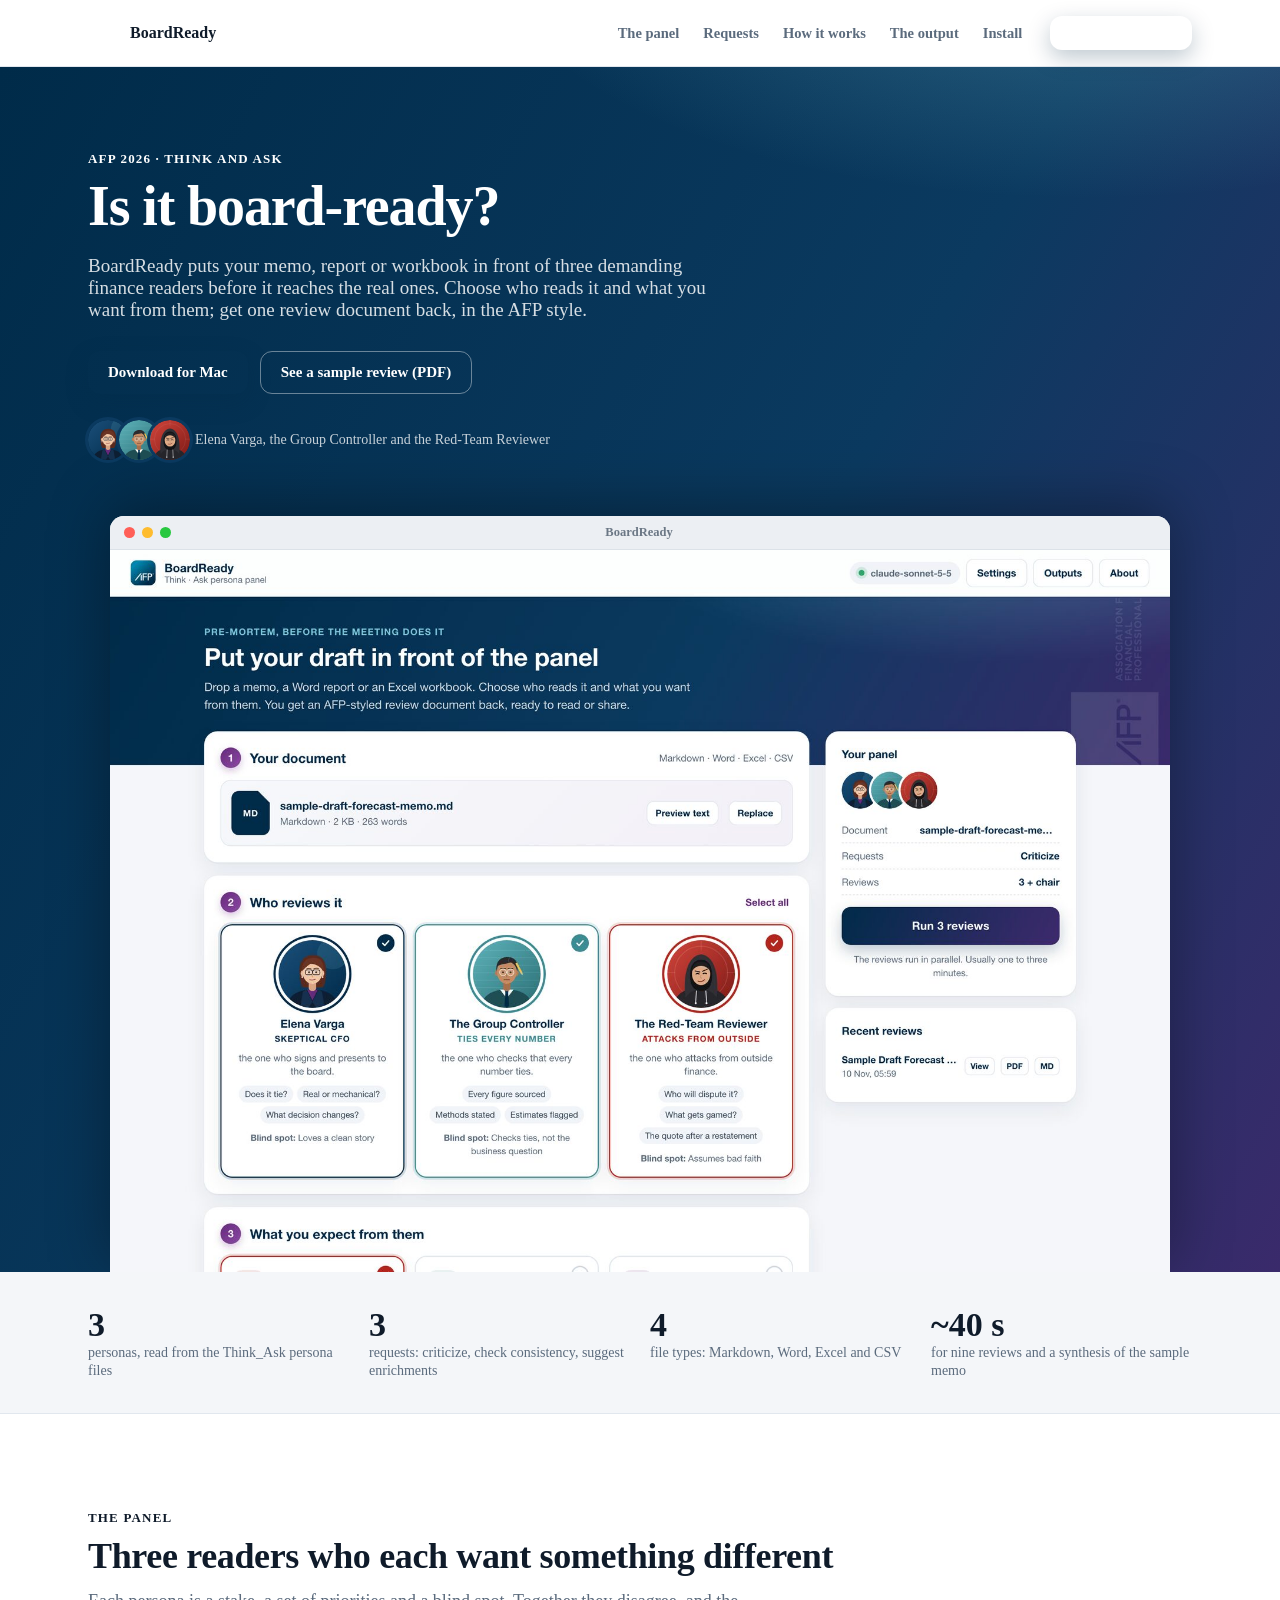
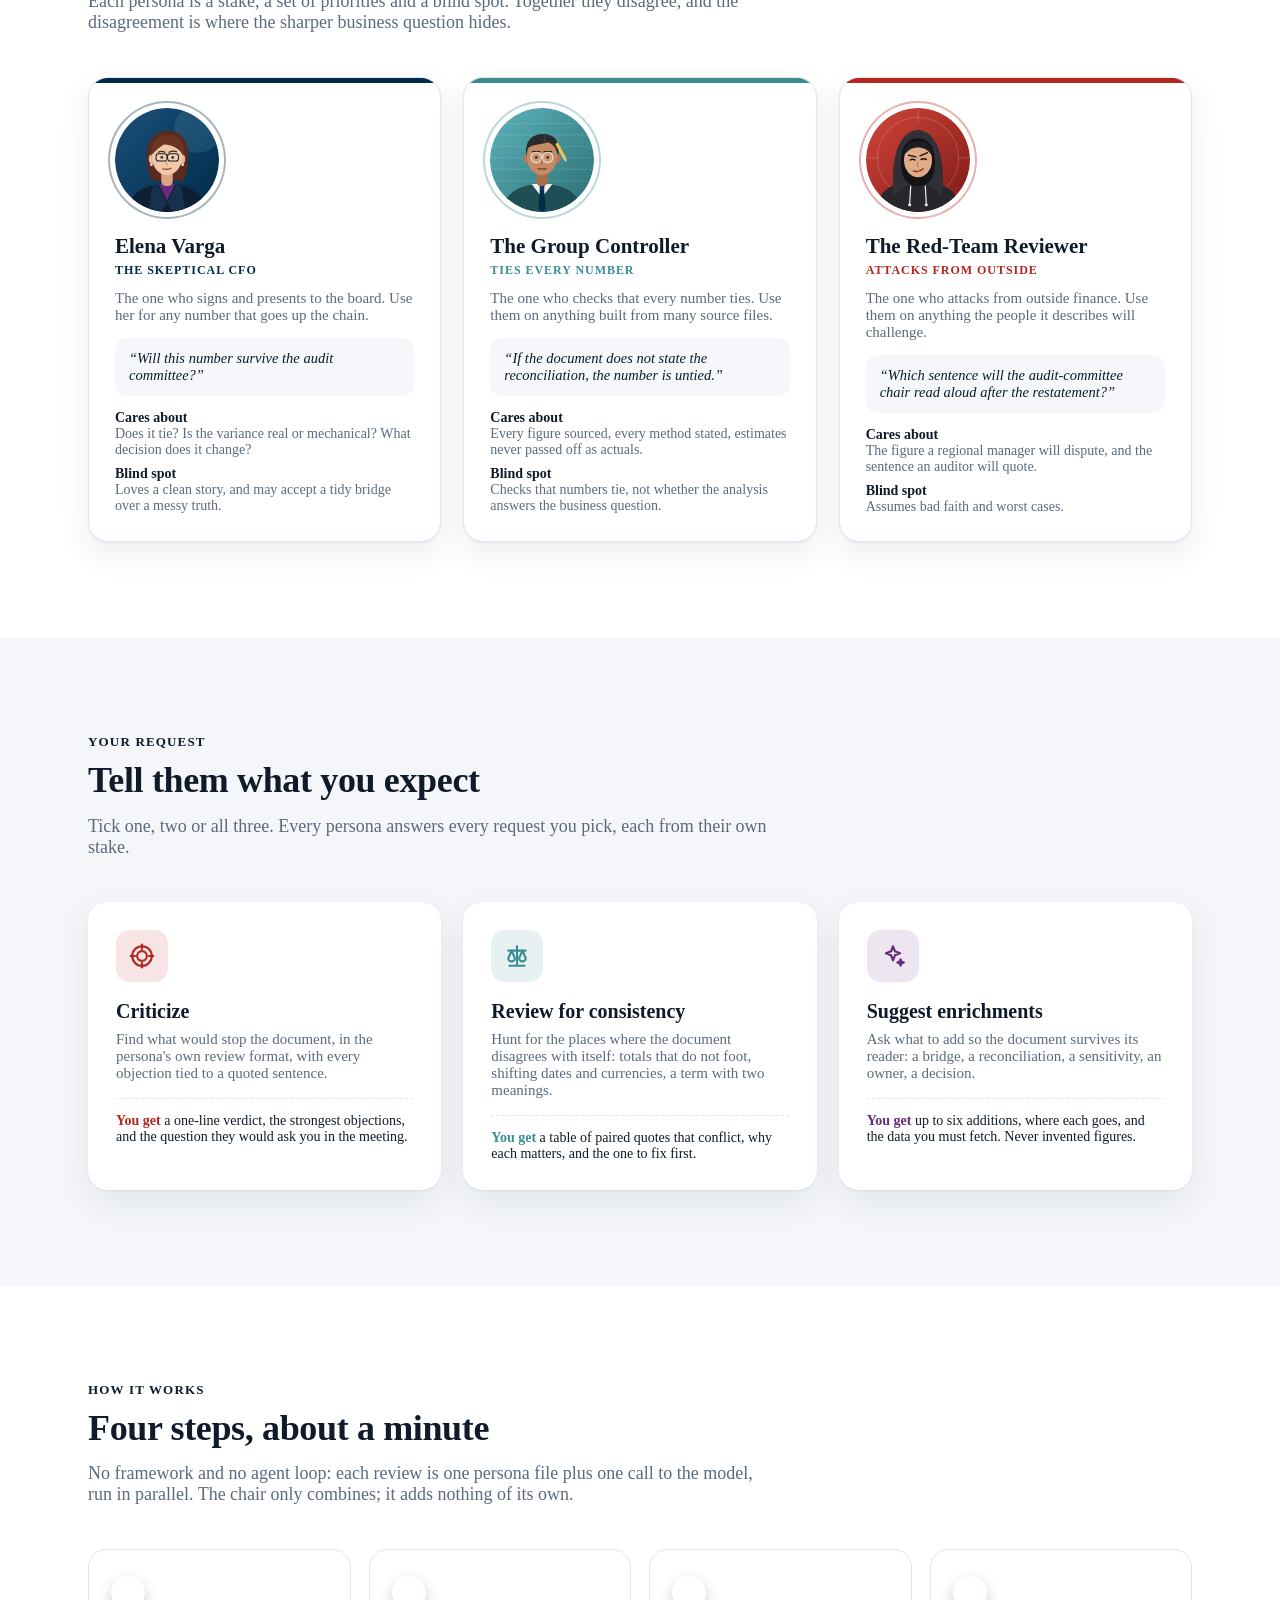
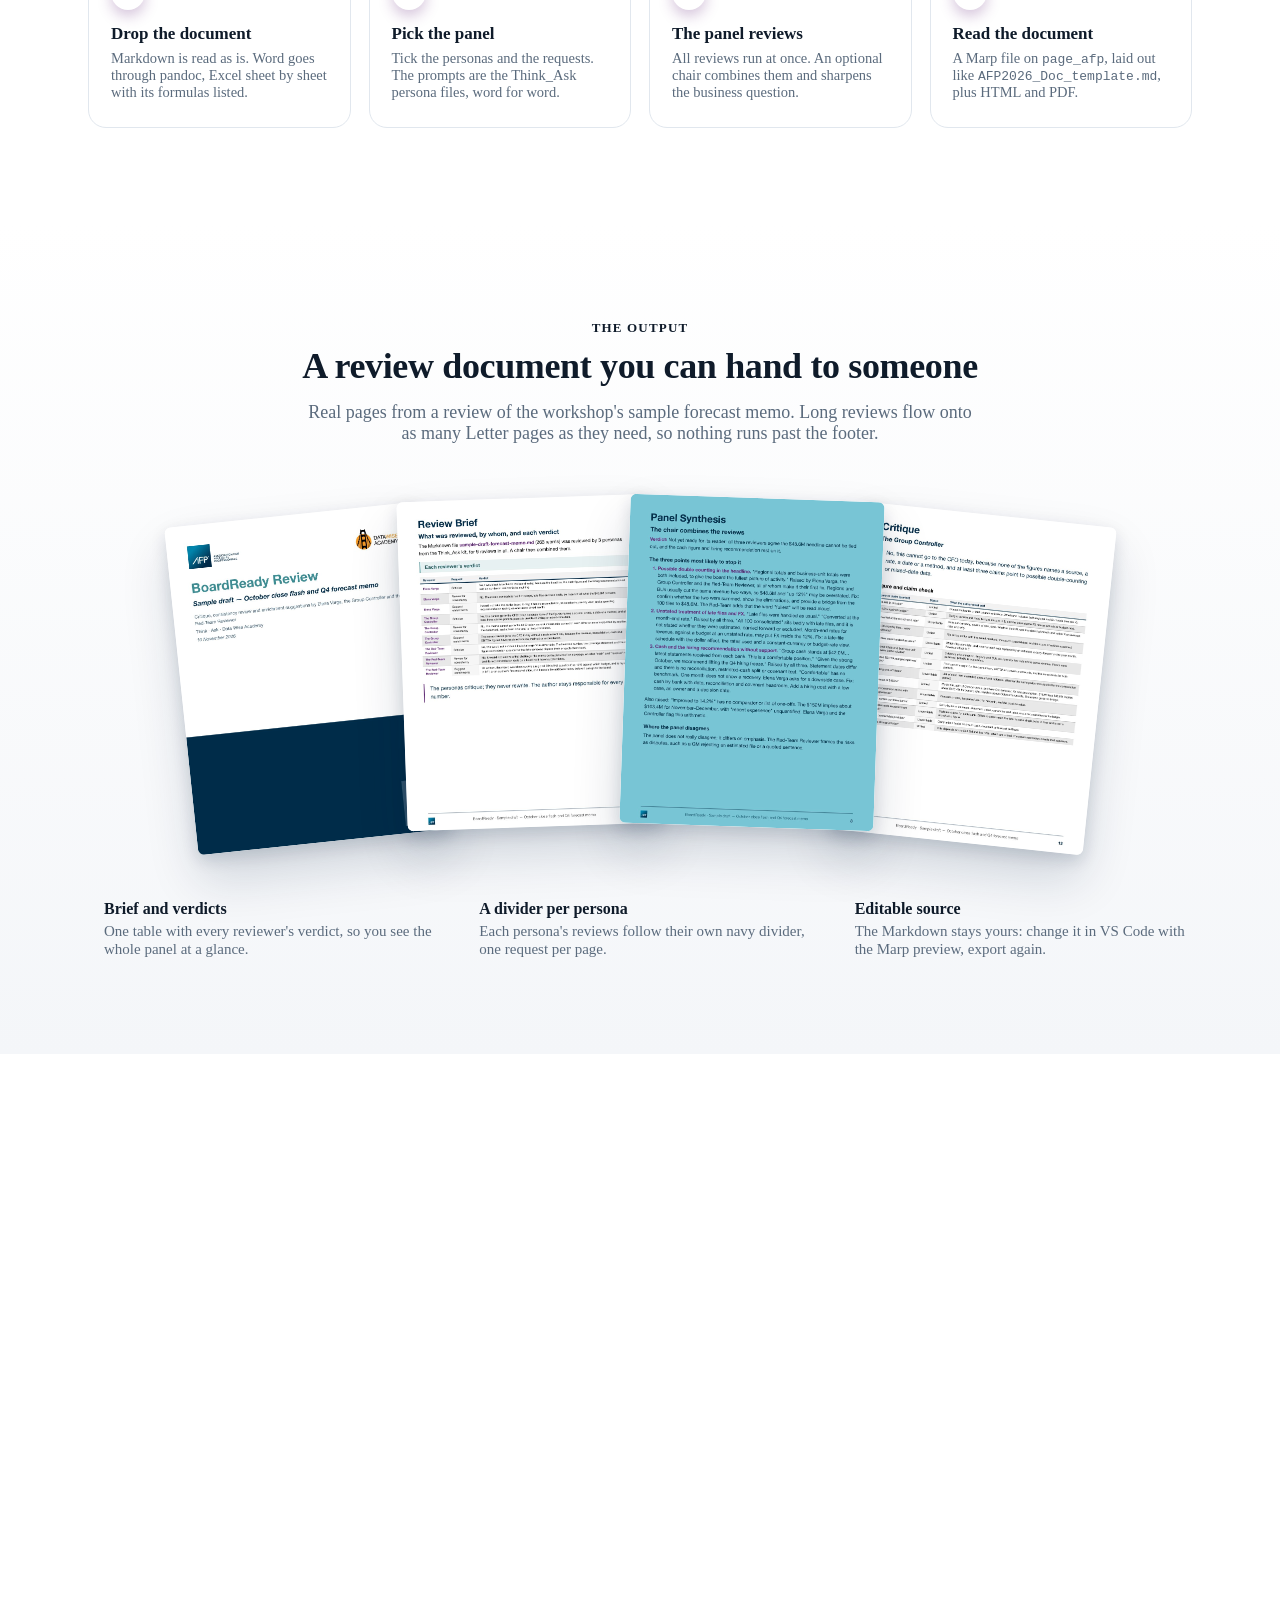
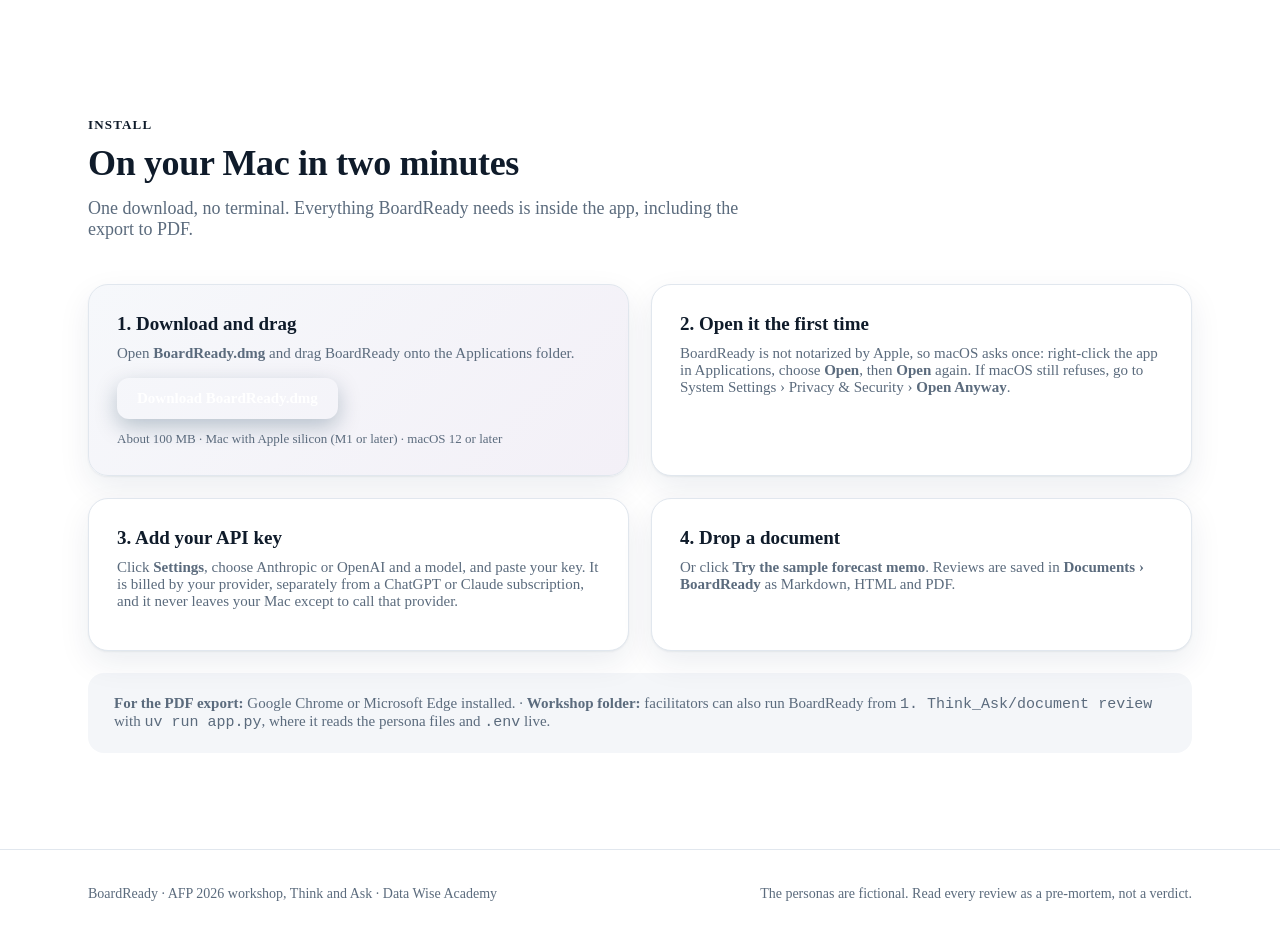
==== site/index.html @ c8694919 "Initial commit: AFP 2026 workshop materials Session decks, styles, and stage folders (Think/Ask, Col" ====
<!doctype html>
<html lang="en">
<head>
  <meta charset="utf-8">
  <meta name="viewport" content="width=device-width, initial-scale=1">
  <title>BoardReady</title>
  <meta name="description" content="BoardReady: submit a Markdown, Word or Excel document to three finance personas — the Skeptical CFO, the Group Controller and the Red-Team Reviewer — and get an AFP-styled review back.">
  <!-- AFP tokens, type and brand art. The relative path works from the folder and from the app's server. -->
  <link rel="stylesheet" href="../../../styles/page_afp.css">
  <link rel="icon" href="../web/icon.svg" type="image/svg+xml">
  <style>
    :root {
      --ink: #0F1B2A; --muted: #5B6B7D; --line: #E1E7EE; --canvas: #F4F6F9; --red: #B3261E;
      --shadow: 0 1px 2px rgba(0,43,73,.06), 0 12px 32px rgba(0,43,73,.08);
      --wrap: 1160px;
    }
    * { box-sizing: border-box; }
    [hidden] { display: none !important; }
    html { scroll-behavior: smooth; -webkit-font-smoothing: antialiased; }
    body { margin: 0; background: #fff; color: var(--ink); font: 400 16px/1.6 var(--font_body); }
    h1, h2, h3 { margin: 0; text-align: inherit; }
    p { font-size: inherit; line-height: inherit; color: inherit; }
    a { color: inherit; }
    .wrap { max-width: var(--wrap); margin: 0 auto; padding: 0 28px; }
    .eyebrow { margin: 0 0 10px; font-size: 13px; font-weight: 700; letter-spacing: .09em; text-transform: uppercase; color: var(--purple); }
    .section { padding: 96px 0; }
    .section h2 { font-size: 36px; line-height: 1.15; color: var(--navy); margin-bottom: 14px; letter-spacing: -.01em; }
    .section .intro { max-width: 680px; color: var(--muted); font-size: 18px; margin: 0 0 44px; }
    .center { text-align: center; }
    .center .intro { margin-left: auto; margin-right: auto; }

    /* nav */
    .nav { position: sticky; top: 0; z-index: 10; background: rgba(255,255,255,.86); backdrop-filter: blur(14px) saturate(160%); -webkit-backdrop-filter: blur(14px) saturate(160%); border-bottom: 1px solid var(--line); }
    .nav .wrap { display: flex; align-items: center; gap: 28px; height: 66px; }
    .logo { display: flex; align-items: center; gap: 10px; font-weight: 700; color: var(--navy); text-decoration: none; }
    .logo i { width: 32px; height: 32px; border-radius: 8px; background: var(--logo-mark) center / contain no-repeat; }
    .nav-links { display: flex; gap: 24px; margin-left: auto; font-size: 14.5px; }
    .nav-links a { text-decoration: none; color: var(--muted); font-weight: 600; }
    .nav-links a:hover { color: var(--navy); }
    .btn { display: inline-flex; align-items: center; justify-content: center; gap: 8px; padding: 12px 20px; border-radius: 12px; font-weight: 700; font-size: 15px; text-decoration: none; transition: transform .15s, box-shadow .2s, background-position .4s; }
    .btn.primary { color: #fff; background: linear-gradient(120deg, var(--navy), #3A2A6B 60%, var(--purple)); background-size: 160% 100%; box-shadow: 0 8px 22px rgba(0,43,73,.25); }
    .btn.primary:hover { background-position: 100% 0; transform: translateY(-1px); }
    .btn.light { color: #fff; border: 1.5px solid rgba(255,255,255,.4); }
    .btn.light:hover { background: rgba(255,255,255,.08); }
    .btn.small { padding: 9px 15px; font-size: 14px; }

    /* hero */
    .hero { position: relative; overflow: hidden; color: #fff; padding: 84px 0 0;
      background: radial-gradient(1000px 420px at 85% -10%, rgba(119,197,213,.33), transparent 60%), linear-gradient(120deg, #002B49 0%, #0B3A60 55%, #3A2A6B 100%); }
    .hero::before { content: ""; position: absolute; left: -20px; top: 40px; width: 150px; height: 520px; background: var(--logo-motif) center / contain no-repeat; opacity: .35; }
    .hero .wrap { position: relative; }
    .hero .eyebrow { color: var(--sky); }
    .hero h1 { font-size: 56px; line-height: 1.04; letter-spacing: -.02em; color: #fff; max-width: 980px; margin-bottom: 20px; }
    .hero h1 em { font-style: normal; background: linear-gradient(90deg, var(--sky), #C9A4DA); -webkit-background-clip: text; background-clip: text; color: transparent; }
    .hero .lede { max-width: 640px; font-size: 19px; color: rgba(255,255,255,.84); margin: 0 0 30px; }
    .cta { display: flex; flex-wrap: wrap; gap: 12px; margin-bottom: 26px; }
    .faces { display: flex; align-items: center; gap: 14px; color: rgba(255,255,255,.78); font-size: 14px; margin-bottom: 56px; }
    .faces span { display: flex; }
    .faces img { width: 40px; height: 40px; border-radius: 50%; box-shadow: 0 0 0 3px #0B3A60; margin-right: -9px; }
    .window { position: relative; border-radius: 14px 14px 0 0; overflow: hidden; background: #fff; box-shadow: 0 -10px 60px rgba(0,0,0,.35); max-width: 1060px; margin: 0 auto; }
    .window-bar { display: flex; align-items: center; gap: 7px; height: 34px; padding: 0 14px; background: #ECEFF3; border-bottom: 1px solid #DCE2E8; }
    .window-bar i { width: 11px; height: 11px; border-radius: 50%; background: #FF5F57; }
    .window-bar i:nth-child(2) { background: #FEBC2E; } .window-bar i:nth-child(3) { background: #28C840; }
    .window-bar span { margin: 0 auto; font-size: 12.5px; color: #6B7785; font-weight: 600; transform: translateX(-28px); }
    .window img { display: block; width: 100%; height: auto; }

    /* numbers strip */
    .strip { background: var(--canvas); border-bottom: 1px solid var(--line); }
    .strip .wrap { display: grid; grid-template-columns: repeat(4, 1fr); gap: 20px; padding-top: 34px; padding-bottom: 34px; }
    .num b { display: block; font-size: 34px; line-height: 1.1; color: var(--navy); font-family: var(--font_display); }
    .num span { color: var(--muted); font-size: 14px; }

    /* panel */
    .personas { display: grid; grid-template-columns: repeat(3, minmax(0, 1fr)); gap: 22px; }
    .persona { --c: var(--navy); position: relative; padding: 30px 26px 26px; border-radius: 20px; background: #fff; border: 1px solid var(--line); box-shadow: var(--shadow); overflow: hidden; }
    .persona::before { content: ""; position: absolute; left: 0; right: 0; top: 0; height: 5px; background: var(--c); }
    .persona img { width: 104px; height: 104px; border-radius: 50%; box-shadow: 0 0 0 5px #fff, 0 0 0 7px color-mix(in srgb, var(--c) 35%, #fff); margin-bottom: 18px; }
    .persona h3 { font-size: 21px; color: var(--navy); }
    .persona .tag { font-size: 12px; font-weight: 800; letter-spacing: .08em; text-transform: uppercase; color: var(--c); margin: 4px 0 12px; }
    .persona p { color: var(--muted); font-size: 15px; margin: 0 0 14px; }
    .persona .q { padding: 12px 14px; border-radius: 12px; background: #F5F7FA; color: var(--navy); font-size: 14.5px; font-style: italic; margin-bottom: 14px; }
    .persona dl { margin: 0; font-size: 14px; }
    .persona dt { font-weight: 700; color: var(--navy); margin-top: 8px; }
    .persona dd { margin: 0; color: var(--muted); }

    /* actions */
    .actions-sec { background: var(--canvas); }
    .actions { display: grid; grid-template-columns: repeat(3, minmax(0, 1fr)); gap: 22px; }
    .action { --c: var(--purple); padding: 28px; border-radius: 20px; background: #fff; box-shadow: var(--shadow); }
    .action .icon { width: 52px; height: 52px; border-radius: 14px; display: grid; place-items: center; background: color-mix(in srgb, var(--c) 12%, #fff); color: var(--c); margin-bottom: 18px; }
    .action .icon svg { width: 26px; height: 26px; }
    .action h3 { font-size: 20px; color: var(--navy); margin-bottom: 8px; }
    .action p { color: var(--muted); font-size: 15px; margin: 0 0 16px; }
    .action .gets { border-top: 1px dashed var(--line); padding-top: 14px; font-size: 14px; color: var(--ink); }
    .action .gets b { color: var(--c); }

    /* how */
    .steps { display: grid; grid-template-columns: repeat(4, minmax(0, 1fr)); gap: 18px; counter-reset: s; }
    .stp { position: relative; padding: 26px 22px; border-radius: 18px; border: 1px solid var(--line); background: #fff; }
    .stp::before { counter-increment: s; content: counter(s); display: grid; place-items: center; width: 34px; height: 34px; border-radius: 50%; margin-bottom: 14px; color: #fff; font-weight: 800; background: linear-gradient(135deg, var(--purple), #8B4AA3); box-shadow: 0 6px 14px rgba(103,42,125,.28); }
    .stp h3 { font-size: 17px; color: var(--navy); margin-bottom: 6px; }
    .stp p { margin: 0; color: var(--muted); font-size: 14.5px; }
    .stp code { font-size: 13px; }

    /* output */
    .output { background: linear-gradient(180deg, #fff, var(--canvas)); }
    .pages { display: flex; justify-content: center; align-items: flex-end; gap: 0; padding: 10px 0 20px; }
    .pages a { display: block; width: 23%; max-width: 260px; margin: 0 -1.4%; border-radius: 6px; overflow: hidden; box-shadow: 0 6px 16px rgba(0,30,60,.14), 0 26px 50px rgba(0,30,60,.16); transition: transform .25s ease; background: #fff; }
    .pages a:nth-child(1) { transform: rotate(-6deg) translateY(16px); z-index: 1; }
    .pages a:nth-child(2) { transform: rotate(-2deg); z-index: 2; }
    .pages a:nth-child(3) { transform: rotate(2deg); z-index: 3; }
    .pages a:nth-child(4) { transform: rotate(6deg) translateY(16px); z-index: 2; }
    .pages a:hover { transform: translateY(-12px) rotate(0); z-index: 5; }
    .pages img { display: block; width: 100%; height: auto; }
    .out-notes { display: grid; grid-template-columns: repeat(3, 1fr); gap: 22px; margin-top: 54px; }
    .out-notes div { padding-left: 16px; border-left: 3px solid var(--teal); }
    .out-notes b { display: block; color: var(--navy); margin-bottom: 4px; }
    .out-notes span { color: var(--muted); font-size: 15px; }

    /* guardrails */
    .guard { background: var(--navy); color: #fff; position: relative; overflow: hidden; }
    .guard::after { content: ""; position: absolute; right: -20px; top: 30px; width: 150px; height: 520px; background: var(--logo-motif) center / contain no-repeat; opacity: .35; }
    .guard h2 { color: #fff !important; }
    .guard .eyebrow { color: var(--sky); }
    .guard .intro { color: rgba(255,255,255,.75) !important; }
    .guard code { background: rgba(255,255,255,.14) !important; color: #fff !important; }
    .rules { display: grid; grid-template-columns: repeat(3, minmax(0, 1fr)); gap: 16px; position: relative; z-index: 1; }
    .rule { padding: 22px; border-radius: 16px; background: rgba(255,255,255,.06); border: 1px solid rgba(255,255,255,.12); }
    .rule b { display: block; color: var(--sky); margin-bottom: 6px; font-size: 16px; }
    .rule span { color: rgba(255,255,255,.8); font-size: 14.5px; }

    /* install */
    .install { display: grid; grid-template-columns: 1fr 1fr; gap: 22px; }
    .card { padding: 28px; border-radius: 20px; border: 1px solid var(--line); background: #fff; box-shadow: var(--shadow); }
    .card h3 { font-size: 19px; color: var(--navy); margin-bottom: 10px; }
    .card p { color: var(--muted); font-size: 15px; margin: 0 0 12px; }
    .card pre { margin: 0 0 12px !important; font-size: 13px !important; border-radius: 10px; }
    .card pre code { font-size: 13px !important; }
    .card.dl { background: linear-gradient(135deg, #F6F8FB, #F3F0F7); }
    .card .btn { margin: 4px 0 12px; }
    .small-note { font-size: 13px !important; margin: 0 !important; }
    .reqs { margin-top: 22px; padding: 22px 26px; border-radius: 16px; background: var(--canvas); font-size: 15px; color: var(--muted); }
    .reqs b { color: var(--navy); }

    footer.site { padding: 36px 0 44px; border-top: 1px solid var(--line); color: var(--muted); font-size: 14px; }
    footer.site .wrap { display: flex; flex-wrap: wrap; gap: 12px 28px; align-items: center; justify-content: space-between; }

    @media (max-width: 960px) {
      .personas, .actions, .rules, .install, .out-notes { grid-template-columns: 1fr; }
      .steps { grid-template-columns: 1fr 1fr; }
      .strip .wrap { grid-template-columns: 1fr 1fr; }
      .hero h1 { font-size: 42px; }
    }
    @media (max-width: 640px) {
      .wrap { padding: 0 16px; }
      .nav-links { display: none; }
      .nav .btn { margin-left: auto; }
      .section { padding: 64px 0; }
      .section h2 { font-size: 28px; }
      .hero { padding-top: 54px; }
      .hero h1 { font-size: 34px; }
      .hero::before, .guard::after { display: none; }
      .steps { grid-template-columns: 1fr; }
      .pages a { width: 30%; }
      .pages a:nth-child(4) { display: none; }
    }
    @media (prefers-reduced-motion: reduce) { html { scroll-behavior: auto; } * { transition: none !important; } }
  </style>
</head>
<body>

<nav class="nav">
  <div class="wrap">
    <a class="logo" href="#top"><i aria-hidden="true"></i>BoardReady</a>
    <div class="nav-links">
      <a href="#panel">The panel</a>
      <a href="#requests">Requests</a>
      <a href="#how">How it works</a>
      <a href="#output">The output</a>
      <a href="#install">Install</a>
    </div>
    <a class="btn primary small" href="../dist/BoardReady.dmg" download>Download for Mac</a>
  </div>
</nav>

<header class="hero" id="top">
  <div class="wrap">
    <p class="eyebrow">AFP 2026 · Think and Ask</p>
    <h1>Is it board-ready? <em>Ask the panel first.</em></h1>
    <p class="lede">BoardReady puts your memo, report or workbook in front of three demanding finance readers before it reaches the real ones. Choose who reads it and what you want from them; get one review document back, in the AFP style.</p>
    <div class="cta">
      <a class="btn primary" href="../dist/BoardReady.dmg" download>Download for Mac</a>
      <a class="btn light" href="res/sample-review.pdf">See a sample review (PDF)</a>
    </div>
    <div class="faces">
      <span><img src="../web/portraits/cfo.svg" alt=""><img src="../web/portraits/controller.svg" alt=""><img src="../web/portraits/redteam.svg" alt=""></span>
      Elena Varga, the Group Controller and the Red-Team Reviewer
    </div>
    <div class="window">
      <div class="window-bar"><i></i><i></i><i></i><span>BoardReady</span></div>
      <img src="res/app-screenshot.jpg" alt="The BoardReady app: a sample memo loaded, three persona cards selected, and the request choices below">
    </div>
  </div>
</header>

<div class="strip">
  <div class="wrap">
    <div class="num"><b>3</b><span>personas, read from the Think_Ask persona files</span></div>
    <div class="num"><b>3</b><span>requests: criticize, check consistency, suggest enrichments</span></div>
    <div class="num"><b>4</b><span>file types: Markdown, Word, Excel and CSV</span></div>
    <div class="num"><b>~40 s</b><span>for nine reviews and a synthesis of the sample memo</span></div>
  </div>
</div>

<main>
  <div class="section" id="panel">
    <div class="wrap">
      <p class="eyebrow">The panel</p>
      <h2>Three readers who each want something different</h2>
      <p class="intro">Each persona is a stake, a set of priorities and a blind spot. Together they disagree, and the disagreement is where the sharper business question hides.</p>
      <div class="personas">
        <article class="persona" style="--c:#002B49">
          <img src="../web/portraits/cfo.svg" alt="Portrait of Elena Varga">
          <h3>Elena Varga</h3>
          <div class="tag">The Skeptical CFO</div>
          <p>The one who signs and presents to the board. Use her for any number that goes up the chain.</p>
          <div class="q">“Will this number survive the audit committee?”</div>
          <dl><dt>Cares about</dt><dd>Does it tie? Is the variance real or mechanical? What decision does it change?</dd>
          <dt>Blind spot</dt><dd>Loves a clean story, and may accept a tidy bridge over a messy truth.</dd></dl>
        </article>
        <article class="persona" style="--c:#3C8C94">
          <img src="../web/portraits/controller.svg" alt="Portrait of the Group Controller">
          <h3>The Group Controller</h3>
          <div class="tag">Ties every number</div>
          <p>The one who checks that every number ties. Use them on anything built from many source files.</p>
          <div class="q">“If the document does not state the reconciliation, the number is untied.”</div>
          <dl><dt>Cares about</dt><dd>Every figure sourced, every method stated, estimates never passed off as actuals.</dd>
          <dt>Blind spot</dt><dd>Checks that numbers tie, not whether the analysis answers the business question.</dd></dl>
        </article>
        <article class="persona" style="--c:#B3261E">
          <img src="../web/portraits/redteam.svg" alt="Portrait of the Red-Team Reviewer">
          <h3>The Red-Team Reviewer</h3>
          <div class="tag">Attacks from outside</div>
          <p>The one who attacks from outside finance. Use them on anything the people it describes will challenge.</p>
          <div class="q">“Which sentence will the audit-committee chair read aloud after the restatement?”</div>
          <dl><dt>Cares about</dt><dd>The figure a regional manager will dispute, and the sentence an auditor will quote.</dd>
          <dt>Blind spot</dt><dd>Assumes bad faith and worst cases.</dd></dl>
        </article>
      </div>
    </div>
  </div>

  <div class="section actions-sec" id="requests">
    <div class="wrap">
      <p class="eyebrow">Your request</p>
      <h2>Tell them what you expect</h2>
      <p class="intro">Tick one, two or all three. Every persona answers every request you pick, each from their own stake.</p>
      <div class="actions">
        <div class="action" style="--c:#B3261E">
          <div class="icon"><svg viewBox="0 0 24 24" fill="none" stroke="currentColor" stroke-width="2" stroke-linecap="round"><circle cx="12" cy="12" r="9"/><circle cx="12" cy="12" r="4.5"/><path d="M12 1.5v4M12 18.5v4M1.5 12h4M18.5 12h4"/></svg></div>
          <h3>Criticize</h3>
          <p>Find what would stop the document, in the persona's own review format, with every objection tied to a quoted sentence.</p>
          <div class="gets"><b>You get</b> a one-line verdict, the strongest objections, and the question they would ask you in the meeting.</div>
        </div>
        <div class="action" style="--c:#3C8C94">
          <div class="icon"><svg viewBox="0 0 24 24" fill="none" stroke="currentColor" stroke-width="2" stroke-linecap="round" stroke-linejoin="round"><path d="M12 3v18M5 21h14M4 7h16"/><path d="M7 7 4 14a3 3 0 0 0 6 0L7 7zM17 7l-3 7a3 3 0 0 0 6 0l-3-7z"/></svg></div>
          <h3>Review for consistency</h3>
          <p>Hunt for the places where the document disagrees with itself: totals that do not foot, shifting dates and currencies, a term with two meanings.</p>
          <div class="gets"><b>You get</b> a table of paired quotes that conflict, why each matters, and the one to fix first.</div>
        </div>
        <div class="action" style="--c:#672A7D">
          <div class="icon"><svg viewBox="0 0 24 24" fill="none" stroke="currentColor" stroke-width="2" stroke-linecap="round" stroke-linejoin="round"><path d="M12 3l1.8 4.7L18.5 9.5l-4.7 1.8L12 16l-1.8-4.7L5.5 9.5l4.7-1.8z"/><path d="M19 15l.8 2.2L22 18l-2.2.8L19 21l-.8-2.2L16 18l2.2-.8z"/></svg></div>
          <h3>Suggest enrichments</h3>
          <p>Ask what to add so the document survives its reader: a bridge, a reconciliation, a sensitivity, an owner, a decision.</p>
          <div class="gets"><b>You get</b> up to six additions, where each goes, and the data you must fetch. Never invented figures.</div>
        </div>
      </div>
    </div>
  </div>

  <div class="section" id="how">
    <div class="wrap">
      <p class="eyebrow">How it works</p>
      <h2>Four steps, about a minute</h2>
      <p class="intro">No framework and no agent loop: each review is one persona file plus one call to the model, run in parallel. The chair only combines; it adds nothing of its own.</p>
      <div class="steps">
        <div class="stp"><h3>Drop the document</h3><p>Markdown is read as is. Word goes through pandoc, Excel sheet by sheet with its formulas listed.</p></div>
        <div class="stp"><h3>Pick the panel</h3><p>Tick the personas and the requests. The prompts are the Think_Ask persona files, word for word.</p></div>
        <div class="stp"><h3>The panel reviews</h3><p>All reviews run at once. An optional chair combines them and sharpens the business question.</p></div>
        <div class="stp"><h3>Read the document</h3><p>A Marp file on <code>page_afp</code>, laid out like <code>AFP2026_Doc_template.md</code>, plus HTML and PDF.</p></div>
      </div>
    </div>
  </div>

  <div class="section output" id="output">
    <div class="wrap center">
      <p class="eyebrow">The output</p>
      <h2>A review document you can hand to someone</h2>
      <p class="intro">Real pages from a review of the workshop's sample forecast memo. Long reviews flow onto as many Letter pages as they need, so nothing runs past the footer.</p>
      <div class="pages">
        <a href="res/sample-review.pdf"><img src="res/page-01.jpg" alt="Cover page with the AFP and Data Wise Academy logos"></a>
        <a href="res/sample-review.pdf"><img src="res/page-02.jpg" alt="Review brief with each reviewer's verdict in a table"></a>
        <a href="res/sample-review.pdf"><img src="res/page-03.jpg" alt="Panel synthesis on a light blue page"></a>
        <a href="res/sample-review.pdf"><img src="res/page-13.jpg" alt="The Group Controller's critique with a table of figures and their status"></a>
      </div>
      <div class="out-notes" style="text-align:left">
        <div><b>Brief and verdicts</b><span>One table with every reviewer's verdict, so you see the whole panel at a glance.</span></div>
        <div><b>A divider per persona</b><span>Each persona's reviews follow their own navy divider, one request per page.</span></div>
        <div><b>Editable source</b><span>The Markdown stays yours: change it in VS Code with the Marp preview, export again.</span></div>
      </div>
    </div>
  </div>

  <div class="section guard">
    <div class="wrap">
      <p class="eyebrow">Guardrails</p>
      <h2>Built to criticize, not to rewrite</h2>
      <p class="intro">The rules come from the persona files and are repeated in every request.</p>
      <div class="rules">
        <div class="rule"><b>Critique, never rewrite</b><span>The personas point at sentences. The author keeps the pen and every number.</span></div>
        <div class="rule"><b>No invented figures</b><span>No made-up rates, sources or recomputations. “I would need to check” is an acceptable answer.</span></div>
        <div class="rule"><b>Quote the document</b><span>Every objection points at an exact sentence or number, so you can check it.</span></div>
        <div class="rule"><b>Blind spots on purpose</b><span>Each persona states one. When two reviewers disagree, check the source yourself.</span></div>
        <div class="rule"><b>Stays on your Mac</b><span>Your document goes nowhere but to the model provider you chose. Reviews are saved on your Mac.</span></div>
        <div class="rule"><b>Your model, your key</b><span>Anthropic or OpenAI, with your own API key, entered once in Settings and kept on your Mac.</span></div>
      </div>
    </div>
  </div>

  <div class="section" id="install">
    <div class="wrap">
      <p class="eyebrow">Install</p>
      <h2>On your Mac in two minutes</h2>
      <p class="intro">One download, no terminal. Everything BoardReady needs is inside the app, including the export to PDF.</p>
      <div class="install">
        <div class="card dl">
          <h3>1. Download and drag</h3>
          <p>Open <b>BoardReady.dmg</b> and drag BoardReady onto the Applications folder.</p>
          <a class="btn primary" href="../dist/BoardReady.dmg" download>Download BoardReady.dmg</a>
          <p class="small-note">About 100 MB · Mac with Apple silicon (M1 or later) · macOS 12 or later</p>
        </div>
        <div class="card">
          <h3>2. Open it the first time</h3>
          <p>BoardReady is not notarized by Apple, so macOS asks once: right-click the app in Applications, choose <b>Open</b>, then <b>Open</b> again. If macOS still refuses, go to System Settings › Privacy &amp; Security › <b>Open Anyway</b>.</p>
        </div>
        <div class="card">
          <h3>3. Add your API key</h3>
          <p>Click <b>Settings</b>, choose Anthropic or OpenAI and a model, and paste your key. It is billed by your provider, separately from a ChatGPT or Claude subscription, and it never leaves your Mac except to call that provider.</p>
        </div>
        <div class="card">
          <h3>4. Drop a document</h3>
          <p>Or click <b>Try the sample forecast memo</b>. Reviews are saved in <b>Documents › BoardReady</b> as Markdown, HTML and PDF.</p>
        </div>
      </div>
      <div class="reqs">
        <b>For the PDF export:</b> Google Chrome or Microsoft Edge installed. · <b>Workshop folder:</b> facilitators can also run BoardReady from <code>1. Think_Ask/document review</code> with <code>uv run app.py</code>, where it reads the persona files and <code>.env</code> live.
      </div>
    </div>
  </div>
</main>

<footer class="site">
  <div class="wrap">
    <span>BoardReady · AFP 2026 workshop, Think and Ask · Data Wise Academy</span>
    <span>The personas are fictional. Read every review as a pre-mortem, not a verdict.</span>
  </div>
</footer>

</body>
</html>
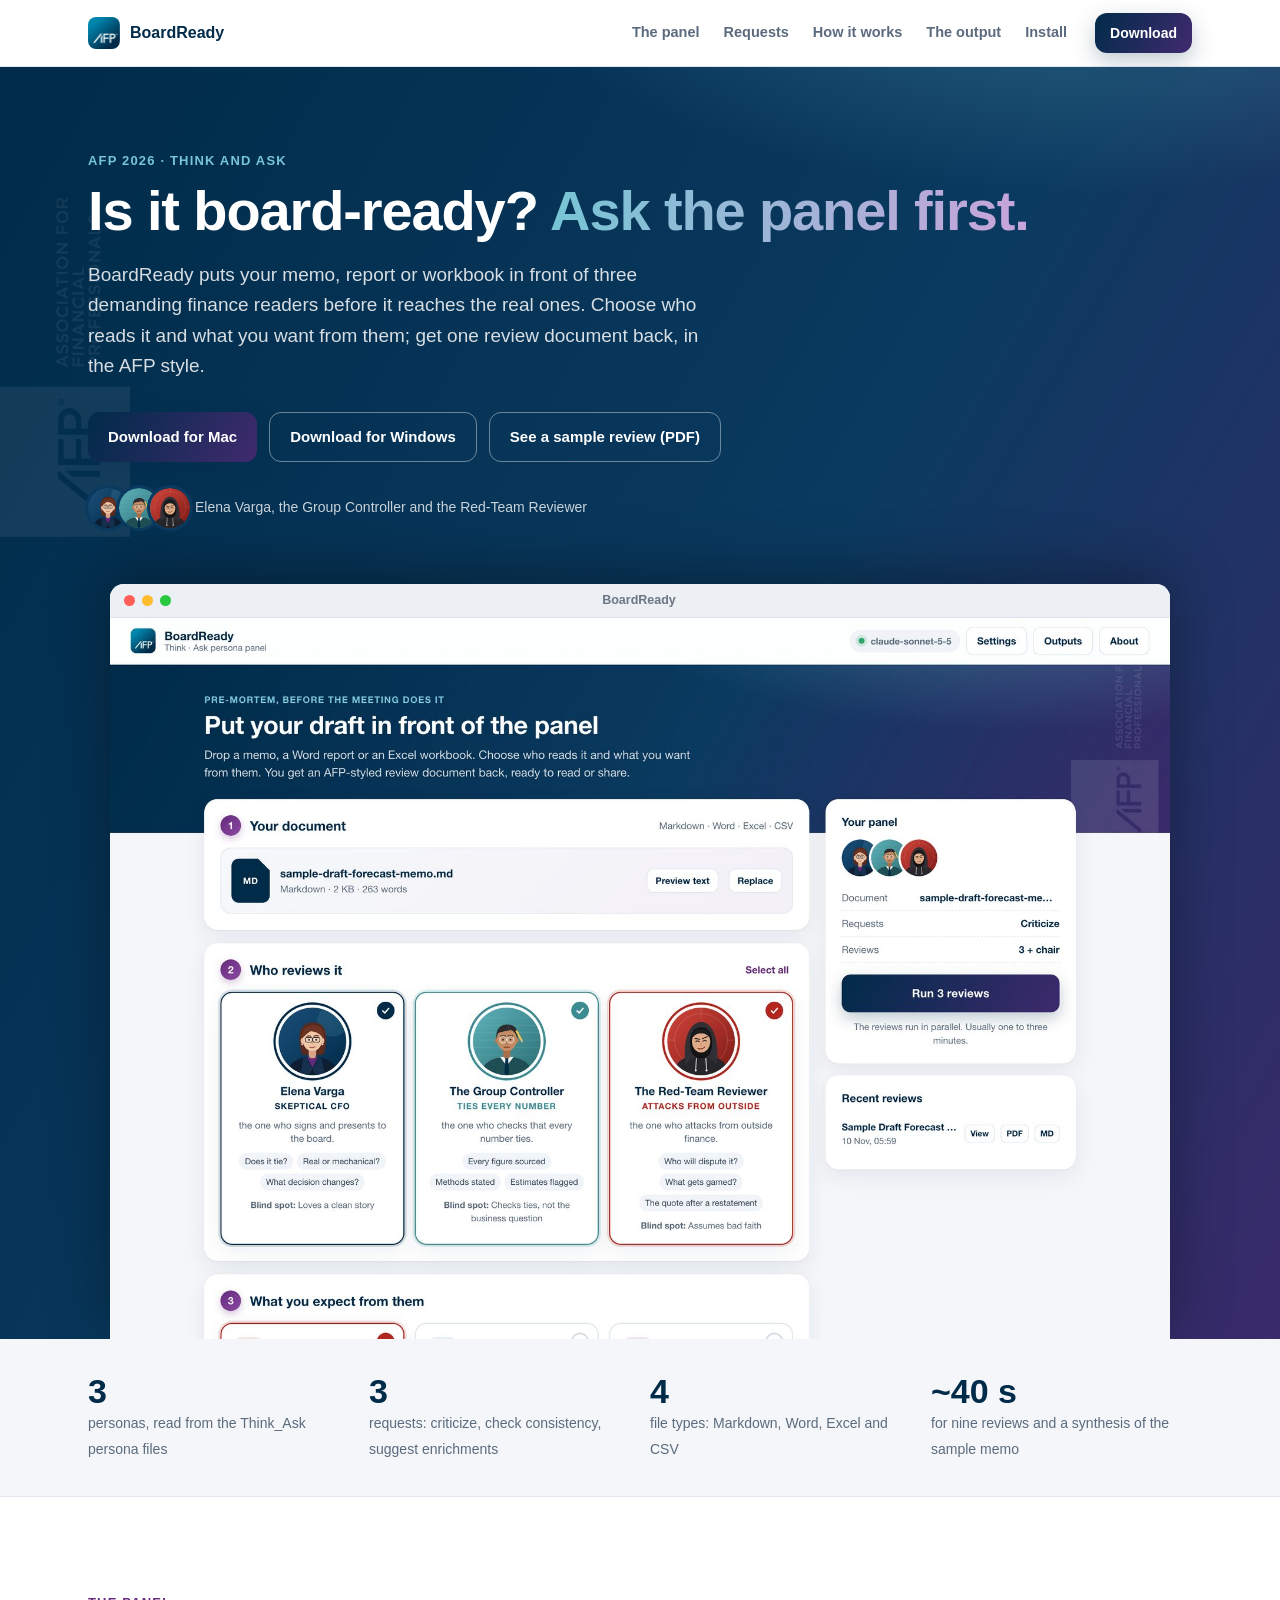
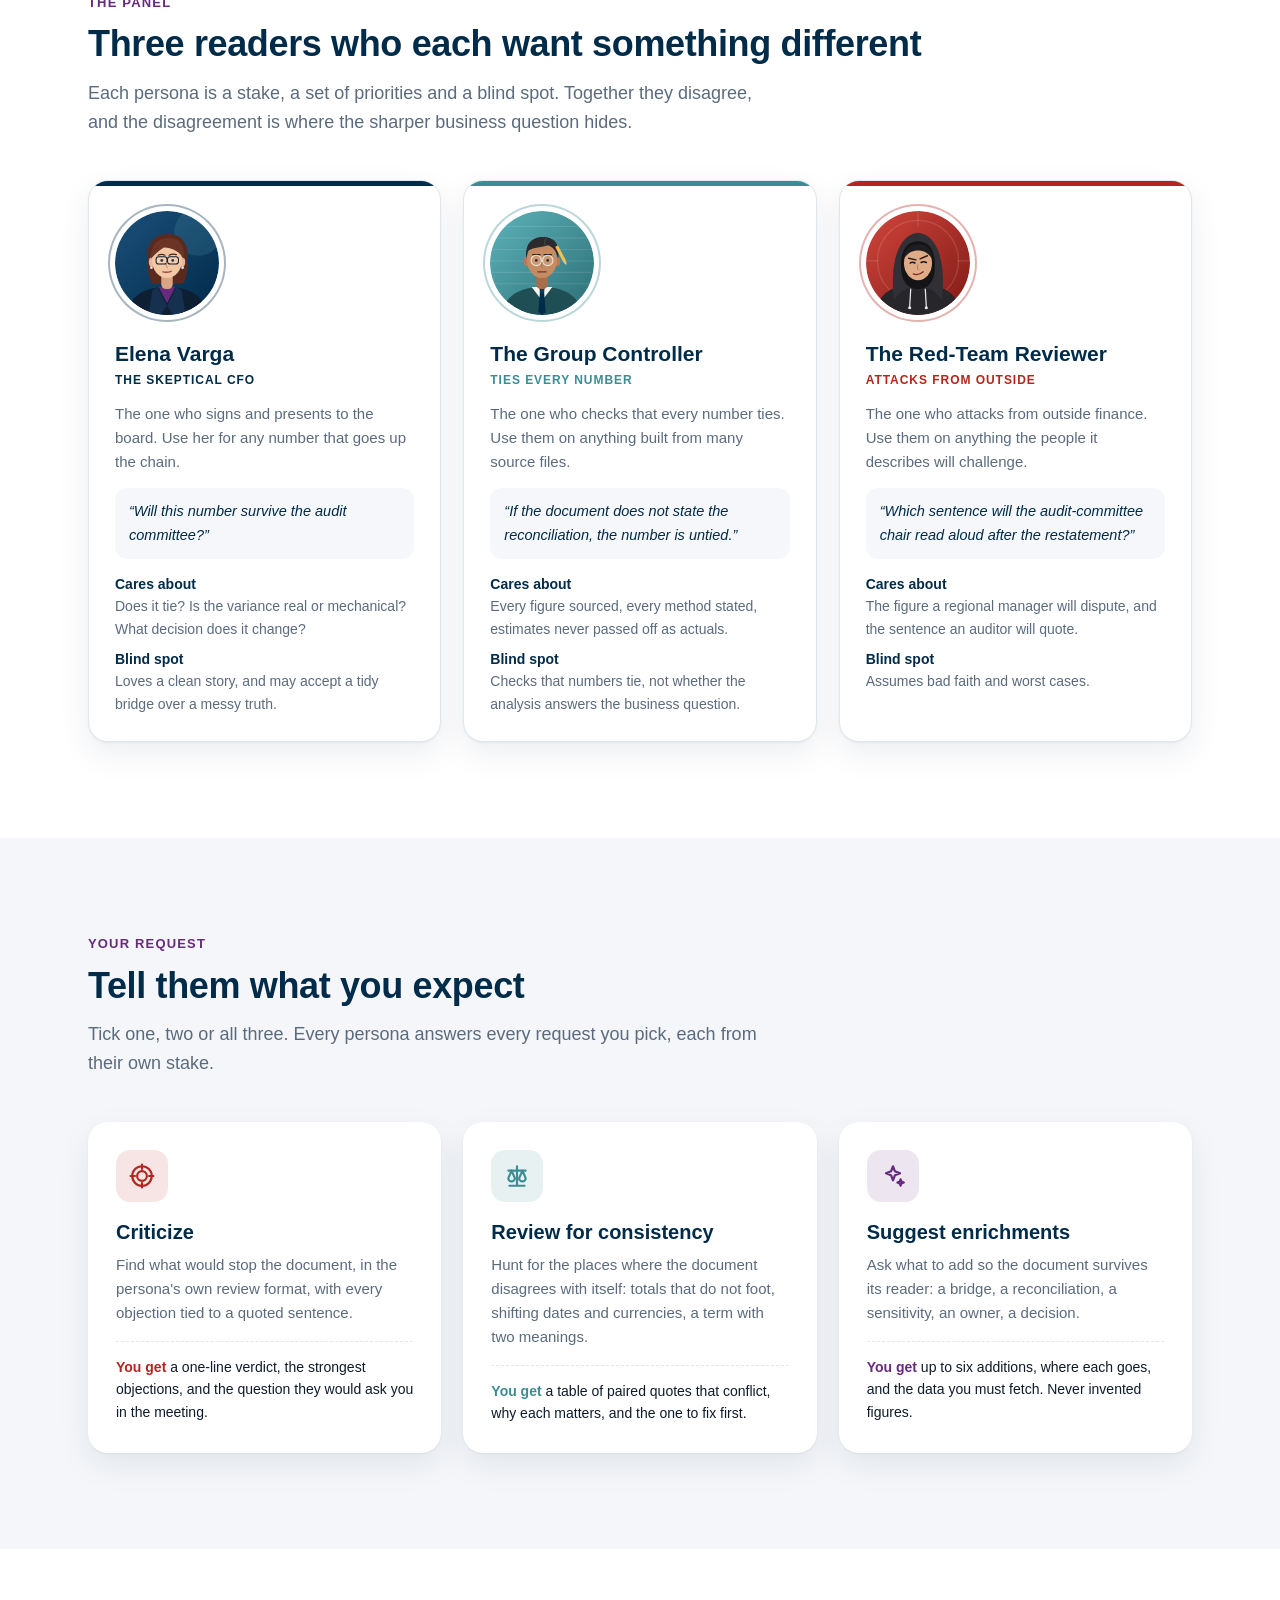
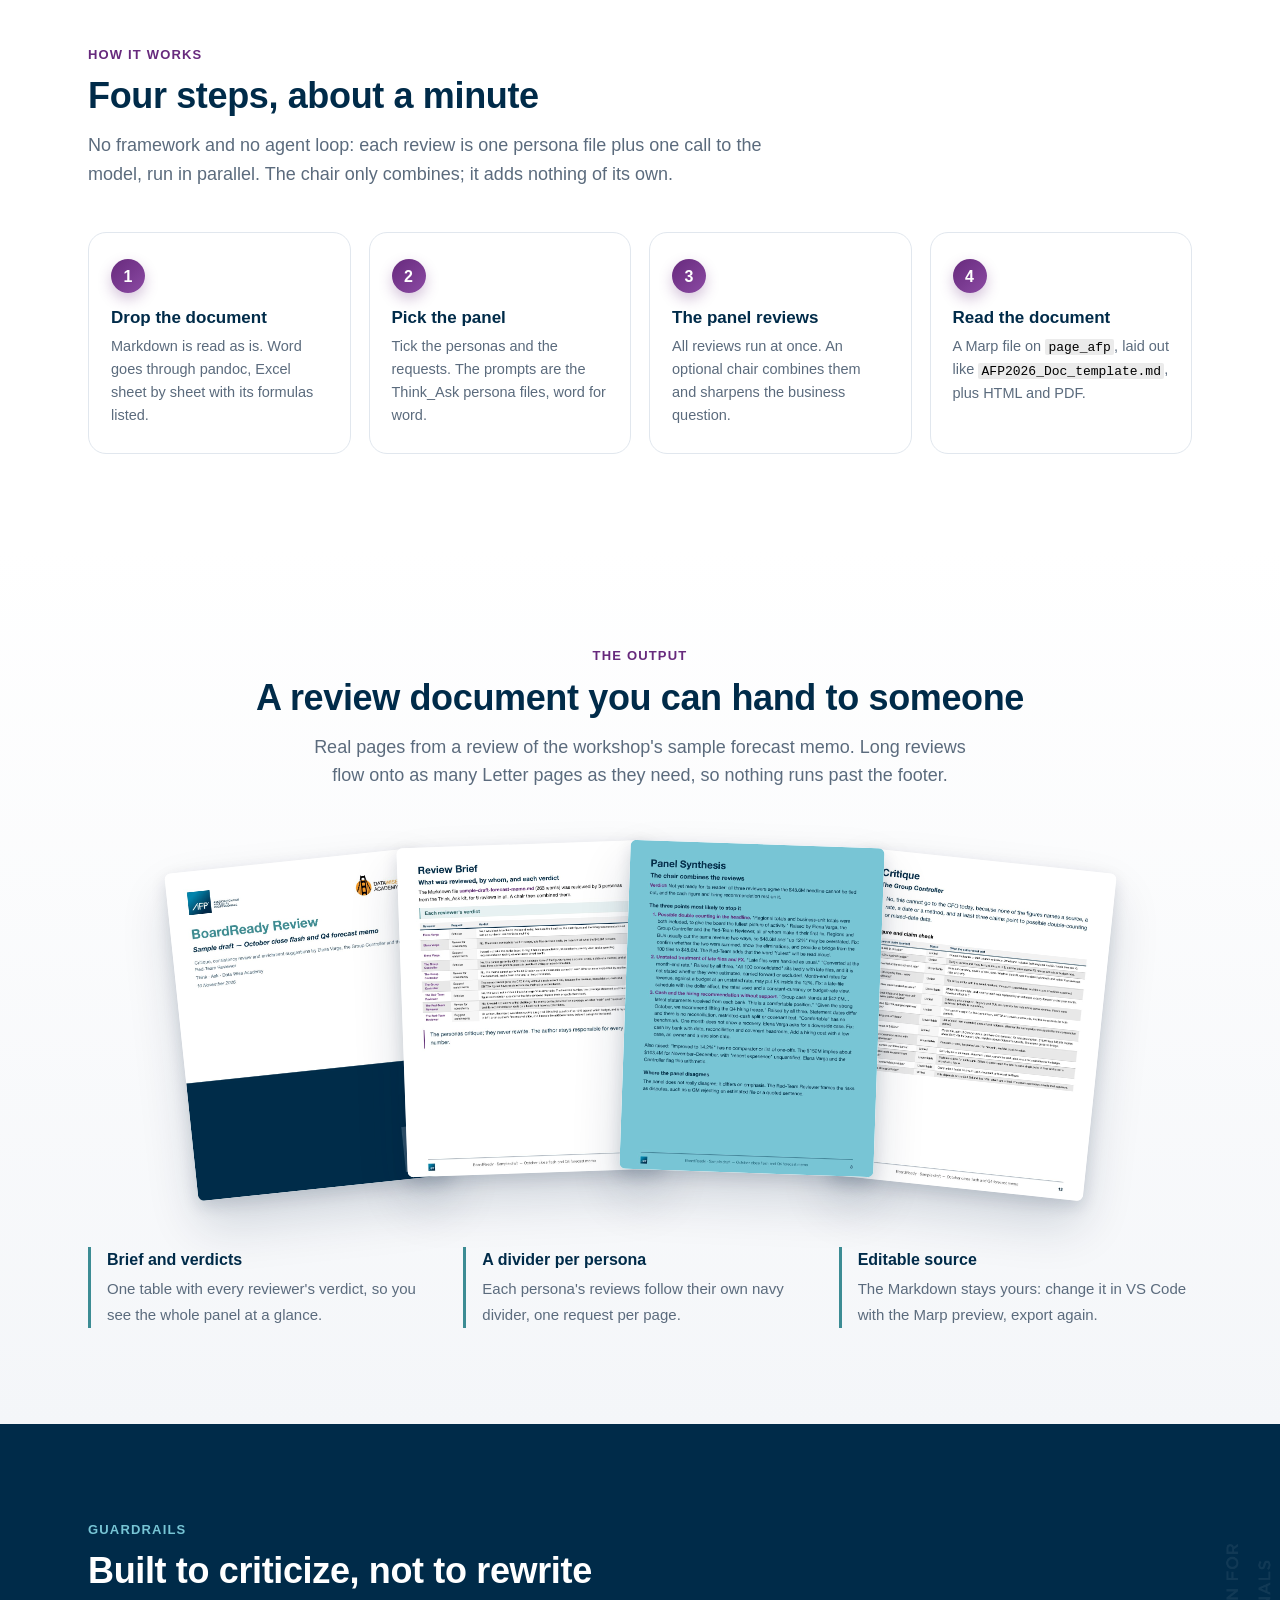
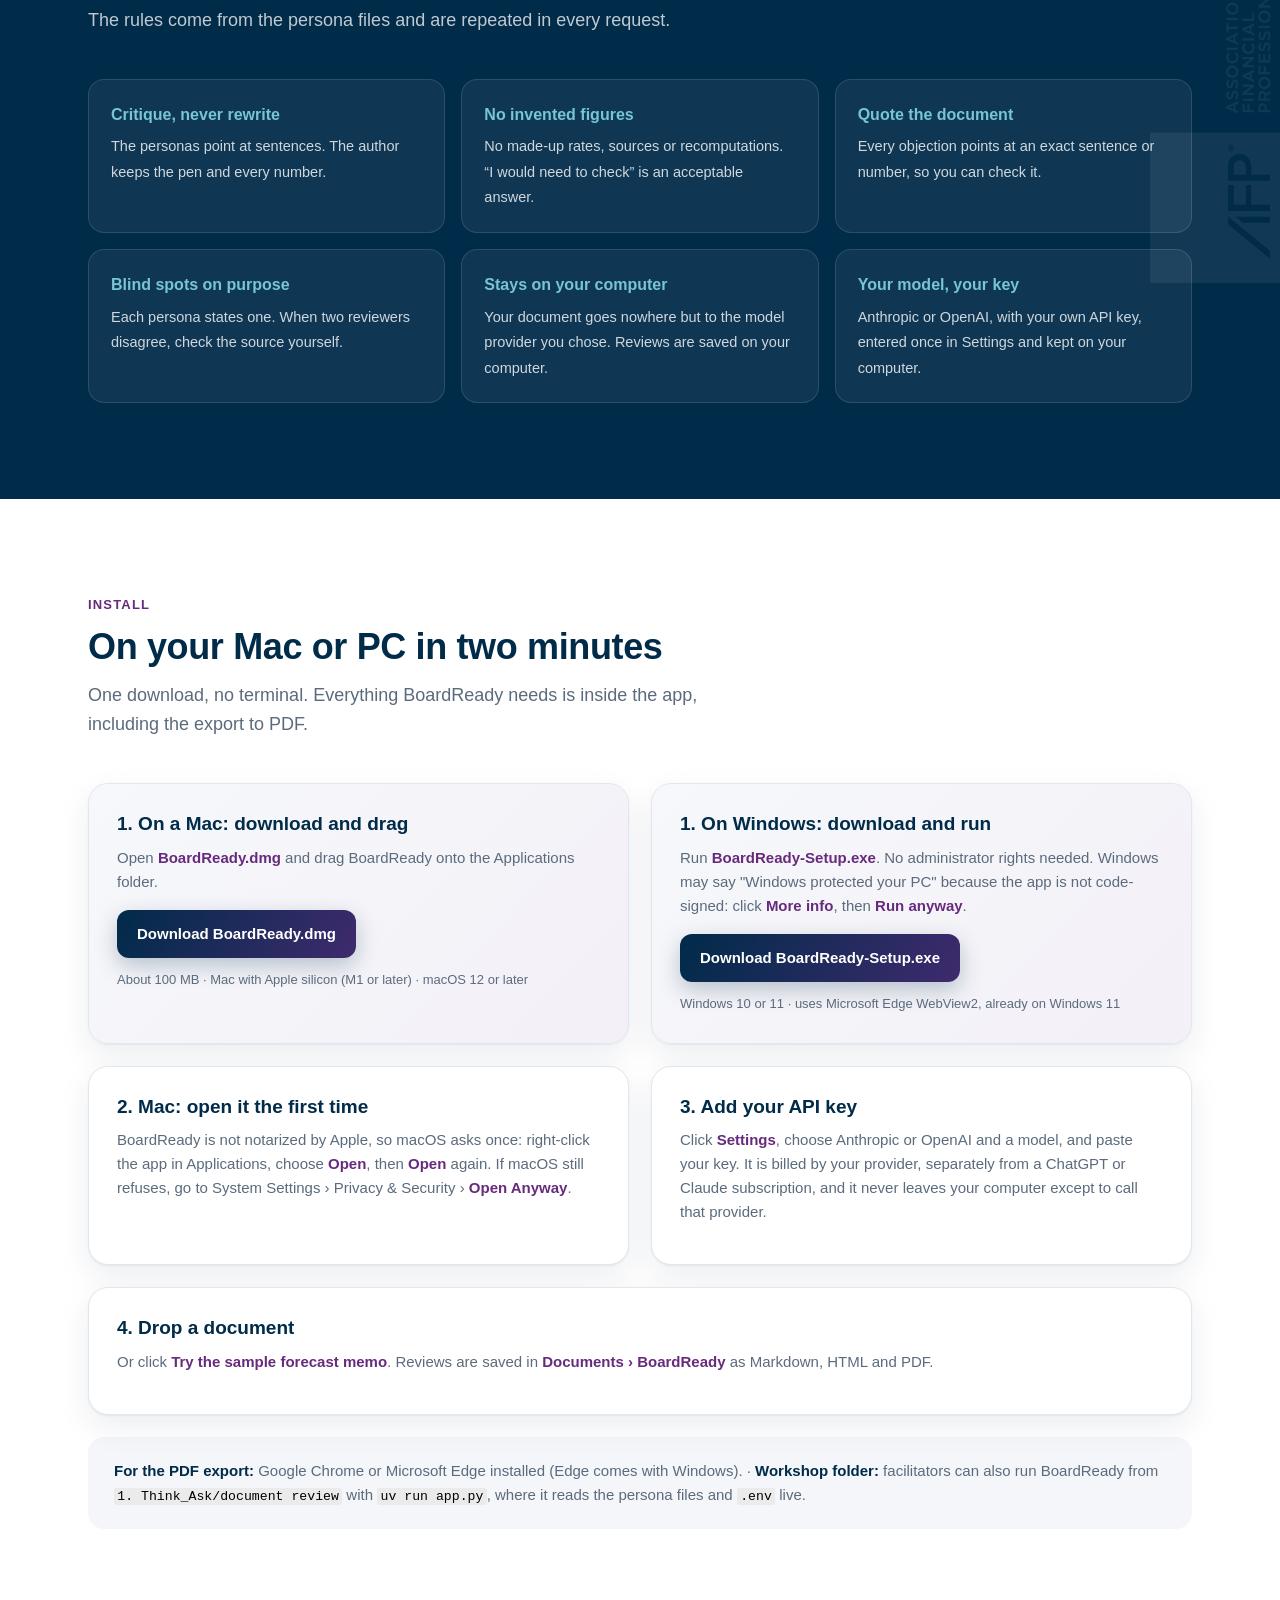
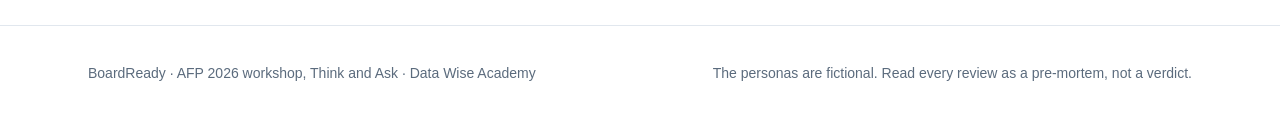
==== commit bd206fde: "Windows versions and standalone repos for BoardReady and Crossfoot BoardReady: cross-platform paths " ====
--- a/site/index.html
+++ b/site/index.html
@@ -6,7 +6,7 @@
   <title>BoardReady</title>
   <meta name="description" content="BoardReady: submit a Markdown, Word or Excel document to three finance personas — the Skeptical CFO, the Group Controller and the Red-Team Reviewer — and get an AFP-styled review back.">
   <!-- AFP tokens, type and brand art. The relative path works from the folder and from the app's server. -->
-  <link rel="stylesheet" href="../../../styles/page_afp.css">
+  <link rel="stylesheet" href="../resources/styles/page_afp.css">
   <link rel="icon" href="../web/icon.svg" type="image/svg+xml">
   <style>
     :root {
@@ -179,7 +179,7 @@
       <a href="#output">The output</a>
       <a href="#install">Install</a>
     </div>
-    <a class="btn primary small" href="../dist/BoardReady.dmg" download>Download for Mac</a>
+    <a class="btn primary small" href="#install">Download</a>
   </div>
 </nav>
 
@@ -190,6 +190,7 @@
     <p class="lede">BoardReady puts your memo, report or workbook in front of three demanding finance readers before it reaches the real ones. Choose who reads it and what you want from them; get one review document back, in the AFP style.</p>
     <div class="cta">
       <a class="btn primary" href="../dist/BoardReady.dmg" download>Download for Mac</a>
+      <a class="btn light" href="../dist/BoardReady-Setup.exe" download>Download for Windows</a>
       <a class="btn light" href="res/sample-review.pdf">See a sample review (PDF)</a>
     </div>
     <div class="faces">
@@ -321,8 +322,8 @@
         <div class="rule"><b>No invented figures</b><span>No made-up rates, sources or recomputations. “I would need to check” is an acceptable answer.</span></div>
         <div class="rule"><b>Quote the document</b><span>Every objection points at an exact sentence or number, so you can check it.</span></div>
         <div class="rule"><b>Blind spots on purpose</b><span>Each persona states one. When two reviewers disagree, check the source yourself.</span></div>
-        <div class="rule"><b>Stays on your Mac</b><span>Your document goes nowhere but to the model provider you chose. Reviews are saved on your Mac.</span></div>
-        <div class="rule"><b>Your model, your key</b><span>Anthropic or OpenAI, with your own API key, entered once in Settings and kept on your Mac.</span></div>
+        <div class="rule"><b>Stays on your computer</b><span>Your document goes nowhere but to the model provider you chose. Reviews are saved on your computer.</span></div>
+        <div class="rule"><b>Your model, your key</b><span>Anthropic or OpenAI, with your own API key, entered once in Settings and kept on your computer.</span></div>
       </div>
     </div>
   </div>
@@ -330,30 +331,36 @@
   <div class="section" id="install">
     <div class="wrap">
       <p class="eyebrow">Install</p>
-      <h2>On your Mac in two minutes</h2>
+      <h2>On your Mac or PC in two minutes</h2>
       <p class="intro">One download, no terminal. Everything BoardReady needs is inside the app, including the export to PDF.</p>
       <div class="install">
         <div class="card dl">
-          <h3>1. Download and drag</h3>
+          <h3>1. On a Mac: download and drag</h3>
           <p>Open <b>BoardReady.dmg</b> and drag BoardReady onto the Applications folder.</p>
           <a class="btn primary" href="../dist/BoardReady.dmg" download>Download BoardReady.dmg</a>
           <p class="small-note">About 100 MB · Mac with Apple silicon (M1 or later) · macOS 12 or later</p>
         </div>
+        <div class="card dl">
+          <h3>1. On Windows: download and run</h3>
+          <p>Run <b>BoardReady-Setup.exe</b>. No administrator rights needed. Windows may say "Windows protected your PC" because the app is not code-signed: click <b>More info</b>, then <b>Run anyway</b>.</p>
+          <a class="btn primary" href="../dist/BoardReady-Setup.exe" download>Download BoardReady-Setup.exe</a>
+          <p class="small-note">Windows 10 or 11 · uses Microsoft Edge WebView2, already on Windows 11</p>
+        </div>
         <div class="card">
-          <h3>2. Open it the first time</h3>
+          <h3>2. Mac: open it the first time</h3>
           <p>BoardReady is not notarized by Apple, so macOS asks once: right-click the app in Applications, choose <b>Open</b>, then <b>Open</b> again. If macOS still refuses, go to System Settings › Privacy &amp; Security › <b>Open Anyway</b>.</p>
         </div>
         <div class="card">
           <h3>3. Add your API key</h3>
-          <p>Click <b>Settings</b>, choose Anthropic or OpenAI and a model, and paste your key. It is billed by your provider, separately from a ChatGPT or Claude subscription, and it never leaves your Mac except to call that provider.</p>
-        </div>
-        <div class="card">
+          <p>Click <b>Settings</b>, choose Anthropic or OpenAI and a model, and paste your key. It is billed by your provider, separately from a ChatGPT or Claude subscription, and it never leaves your computer except to call that provider.</p>
+        </div>
+        <div class="card" style="grid-column:1/-1">
           <h3>4. Drop a document</h3>
           <p>Or click <b>Try the sample forecast memo</b>. Reviews are saved in <b>Documents › BoardReady</b> as Markdown, HTML and PDF.</p>
         </div>
       </div>
       <div class="reqs">
-        <b>For the PDF export:</b> Google Chrome or Microsoft Edge installed. · <b>Workshop folder:</b> facilitators can also run BoardReady from <code>1. Think_Ask/document review</code> with <code>uv run app.py</code>, where it reads the persona files and <code>.env</code> live.
+        <b>For the PDF export:</b> Google Chrome or Microsoft Edge installed (Edge comes with Windows). · <b>Workshop folder:</b> facilitators can also run BoardReady from <code>1. Think_Ask/document review</code> with <code>uv run app.py</code>, where it reads the persona files and <code>.env</code> live.
       </div>
     </div>
   </div>
--- a/resources/styles/page_afp.css
+++ b/resources/styles/page_afp.css
@@ -0,0 +1,1063 @@
+/**
+ * @theme page_afp
+ * @auto-scaling fittingHeader,math
+ *
+ * AFP's Letter-size (8.5in x 11in) print/document theme, the page half of
+ * the pair with AFP.css (the slide theme). It takes the deck's look:
+ * Freight Sans / Franklin Gothic type, AFP Navy headlines, purple bold and
+ * square bullets, teal accents, the deck's grey-striped tables, the AFP
+ * logo square under a thin rule at the foot of every page with the page
+ * number on the right, and the deck's vertical logo motif (the square and
+ * the wordmark turned a quarter, 20% white) on the cover band and on
+ * dividers, as on the Intro and Header slides.
+ *
+ * ------------------------------------------------------------------
+ * PAGE CLASSES (one per page, with <!-- _class: ... -->)
+ * ------------------------------------------------------------------
+ *   cover      the deck's title slide (Intro.png): white head for the
+ *              .logo-row and the title, an AFP Navy band across the foot
+ *              with the vertical logo motif on the right.
+ *              # Title / ## Subtitle / paragraphs for the meta lines.
+ *   first      the opening page: the theme draws its own logo top-left
+ *              above the # title, no <img> needed. Combine with cover
+ *              (`cover first`). A .logo-row on it holds partner logos,
+ *              placed top-right on the logo's line.
+ *   draft      the DRAFT stamp behind the text, no <style> needed (the
+ *              `marked` stamp with its text preset). Put `class: draft`
+ *              in the front matter to stamp every page.
+ *   partner-usveic, partner-dwa, partner-fcbai
+ *              a partner logo top-right on a `first` page, level with
+ *              the brand logo, no <img> needed.
+ *   signatures taller table rows (room to sign) and a wide column for
+ *              the signature, the one before the last (Date).
+ *   The cover hides the footer and the page number by itself.
+ *   deco       the AFP lockup, faint, up the right edge, behind the text of a
+ *              regular page; combines with draft / marked.
+ *   medium     text one step down, between normal and small.
+ *   facts      columns without <div>: each ### + its paragraph is one
+ *              column (three per row), and each list on the page becomes
+ *              a row of columns with the item's leading **label** as
+ *              the column heading.
+ *   divider    the deck's chapter slide (Header1.png): AFP Navy ground,
+ *              the logo motif up the left edge, white headline.
+ *              # Part label / ## description, or # Title alone.
+ *   small      everything one step smaller, for dense pages.
+ *   marked     a rotated stamp (DRAFT ...) behind the text, see below.
+ *
+ * Ground classes, from the slide theme (new in this version):
+ *   inverted        the deck's `inverted` class: AFP Navy page, white type.
+ *   small_inverted  the deck's `small_inverted`: inverted + small.
+ *   purple, sky     the purple and light-blue grounds of Header2.png and
+ *                   Header3.png. On a divider they replace the navy ground,
+ *                   on a cover they repaint the band, `inverted` too.
+ *
+ * Headings: # page title (navy, bold), ## subtitle or section (navy),
+ * ### section (black), #### teal callout, ##### grey callout with a navy
+ * rule, ###### a solid navy banner. `#### ...` followed by a list boxes
+ * the list as before. .logo-row (+ .compact), .columns2/3, .block,
+ * .page-break and .custom-footer work as before.
+ *
+ * ------------------------------------------------------------------
+ * THREE MARP GOTCHAS THIS FILE WORKS AROUND
+ * ------------------------------------------------------------------
+ * 1) Any selector meant to match the <section> element itself MUST start
+ *    with the literal word `section`. Marp wraps each page in an SVG
+ *    <foreignObject>; a selector that does not start with `section` is
+ *    rewritten into a descendant selector and never matches the page.
+ * 2) `inset: 0` does not resolve on a `section::before` inside that
+ *    <foreignObject>; overlays use explicit top/left/width/height.
+ * 3) A `backgroundColor:` front-matter line (most documents carry
+ *    `backgroundColor: white`) makes Marp write
+ *    `background-color:...;background-image:none` inline on every page.
+ *    The footer rule, the logo and the motif are background layers,
+ *    so every themed background below carries !important.
+ */
+
+/* ========================================================================
+   FONT FACES: none embedded. AFP.css names 'Freight Sans' and the older
+   afp1.css / page_afp 'Franklin Gothic Medium', both licensed faces that
+   the slide theme does not embed either; the stack falls back to the
+   system sans.
+   ======================================================================== */
+
+/* ========================================================================
+   BRAND ART: drawn from the AFP logo (res/afp-logo.png, the gradient
+   square and the wordmark), each wrapped in a small SVG:
+     --logo-mark        the square in its own colours (light pages)
+     --logo-mark-white  the square in white, the glyph cut out (dark pages)
+     --logo-motif       the square and wordmark turned a quarter, 20% white
+                        with the glyph cut out: the Intro / Header slides'
+                        motif, on any ground.
+   ======================================================================== */
+
+:root {
+  --logo-mark: url([data-uri]);
+  --logo-mark-white: url([data-uri]);
+  --logo-motif: url([data-uri]);
+}
+
+
+/* =========================
+   THEME VARIABLES
+   ========================= */
+
+:root {
+  /* ---- AFP identity colours, same values as AFP.css / afp1.css ---- */
+  --navy:       #002B49;   /* AFP.css --berkeley-blue: h1, h2, lists, th */
+  --purple:     #672A7D;   /* AFP.css --cal-gold: bold, bullets, numbers */
+  --teal:       #3C8C94;   /* AFP.css --gold-dark: h4, the title's h1 */
+  --afp-blue:   #0085AD;   /* afp1.css h2, the old page_afp accent, logo */
+  --sky:        #77C5D5;   /* afp1.css h4 and bold, Header3 ground */
+  --grey-light: #F2F2F2;   /* AFP.css --gray-light: table header */
+  --grey:       #808080;   /* AFP.css --gray-medium */
+  --black:      #000000;
+  --white:      #ffffff;
+
+  /* ---- the deck's table stripes (AFP.css) ---- */
+  --stripe-row: #e8e8e8;
+  --stripe-col: #f6f6f6;
+
+  --font_display: 'Freight Sans', 'Franklin Gothic Medium', 'Franklin Gothic', 'Libre Franklin', 'Helvetica Neue', Arial, sans-serif;
+  --font_body: 'Freight Sans', 'Franklin Gothic Medium', 'Franklin Gothic', 'Libre Franklin', 'Helvetica Neue', Arial, sans-serif;
+  --font_mono: Monaco, Menlo, Consolas, ui-monospace, monospace;
+
+  /* Brand tokens, used by the cover / divider and the ground classes */
+  --brand: var(--navy);
+  --brand-deep: var(--navy);
+  --paper: var(--white);
+  --paper-soft: var(--grey-light);
+
+  /* Default page: white ground, black text, navy headline, purple marks */
+  --bg: var(--paper);
+  --fg: var(--black);
+  --accent: var(--purple);
+  --heading: var(--navy);
+}
+
+/* Tokens derived from --bg / --fg / --accent, declared on `section` so
+   they follow each page's own palette. */
+section {
+  --color_text: var(--fg);
+  --color_muted: color-mix(in srgb, var(--fg) 62%, var(--bg));
+  --color_accent: var(--accent);
+  --color_label_strong: var(--fg);
+  --subhead: var(--heading);
+  --section-head: var(--fg);
+  --link: var(--navy);
+
+  --callout_h4_bg: color-mix(in srgb, var(--teal) 12%, var(--bg));
+  --callout_h4_text: color-mix(in srgb, var(--teal) 70%, var(--black));
+  --callout_h4_rule: var(--teal);
+  --callout_h5_bg: var(--grey-light);
+  --callout_h5_text: var(--fg);
+  --callout_h5_rule: var(--navy);
+  --callout_h6_bg: var(--navy);
+  --callout_h6_text: var(--white);
+
+  --pagination_color: var(--heading);
+  --footer_color: var(--color_muted);
+
+  --table_line: color-mix(in srgb, var(--fg) 16%, transparent);
+  --table_line_header: var(--heading);
+  --table_header_bg: var(--grey-light);
+  --table_row_even_bg: var(--stripe-row);
+  --table_col_even_bg: var(--stripe-col);
+  --th_color: var(--heading);
+  --td_color: var(--fg);
+
+  --lists: var(--heading);
+  --bullet_nbr: var(--accent);
+  --bullet_char: "■";
+  --bullet_char_nested: "–";
+  --list_font_size: 11.5pt;
+  --list_line_height: 1.45;
+  --list_indent: 12px;
+  --bullet_gap: 0.55em;
+  --bullet_size: 0.62em;
+  --list_after_space: 0.8em;
+
+  /* Footer chrome: the thin rule above the logo square */
+  --rule: color-mix(in srgb, var(--navy) 30%, transparent);
+  --mark: var(--logo-mark);
+}
+
+
+/* =========================
+   PAGE / LAYOUT
+   ========================= */
+
+section {
+  width: 8.5in;
+  height: 11in;
+  box-sizing: border-box;
+  padding: 0.55in 0.7in 0.8in;
+  display: flex;
+  flex-direction: column;
+  justify-content: flex-start;
+  position: relative;
+  color: var(--fg);
+  font: 400 11.5pt/1.5 var(--font_body);
+  hyphens: none;
+  background-color: var(--bg);
+  /* the logo square bottom left, under a thin rule the width of the text
+     (gotcha 3 for the !important) */
+  background-image: var(--mark), linear-gradient(var(--rule), var(--rule)) !important;
+  background-repeat: no-repeat !important;
+  background-position: 0.7in calc(100% - 0.2in), 0.7in calc(100% - 0.56in) !important;
+  background-size: 22px 22px, calc(100% - 1.4in) 1px !important;
+  -webkit-print-color-adjust: exact;
+  print-color-adjust: exact;
+}
+
+/* Header helper: the AFP logo and any partner logo, side by side, on
+   white, never on a navy field. */
+.logo-row {
+  display: flex;
+  justify-content: space-between;
+  align-items: center;
+  gap: 1rem;
+  margin-bottom: 1rem;
+}
+
+.logo-row img { height: 62px; width: auto; margin: 0; }
+.logo-row.compact img { height: 44px; }
+
+p, ul, ol, footer, header, th, td, h2, h3, h4, h5, h6 { font-family: var(--font_body); }
+h1, blockquote { font-family: var(--font_display); }
+
+/* bold in AFP purple, as in the deck; labels keep the text colour */
+strong, b { color: var(--accent); font-weight: 700; }
+h1 strong, h1 b { color: inherit; }
+.label strong { color: var(--color_label_strong); }
+
+
+/* =========================
+   HEADINGS
+   ========================= */
+
+/* the page title: bold, AFP Navy, left as on a slide */
+h1 {
+  color: var(--heading);
+  margin: 0 0 8px;
+  padding: 0;
+  border: 0;
+  font-size: 24pt;
+  font-weight: 700;
+  text-align: left;
+  line-height: 1.2;
+}
+
+/* the subtitle under it, or a section heading in long documents:
+   bold navy, the deck's h2 */
+h2 {
+  color: var(--subhead);
+  margin: 14px 0 8px;
+  padding: 0;
+  border: 0;
+  font-size: 15pt;
+  font-weight: 700;
+  line-height: 1.25;
+  text-align: left;
+}
+
+h1 + h2 { margin-top: 0; }
+
+/* a section heading: the deck's h3, bold black */
+h3 {
+  color: var(--section-head);
+  margin: 12px 0 6px;
+  font-size: 12.5pt;
+  font-weight: 700;
+  line-height: 1.25;
+}
+
+/* Callout headings: flat surfaces with a thin rule in the deck's h4 / h5
+   / h6 colours (teal, black, navy); h6 is a solid navy banner. */
+h4, h5, h6 {
+  display: inline-block;
+  padding: 6px 14px;
+  border: none;
+  border-radius: 0;
+  margin: 8px 0 10px;
+  line-height: 1.4;
+}
+
+h4 {
+  background: var(--callout_h4_bg);
+  color: var(--callout_h4_text);
+  border-left: 3px solid var(--callout_h4_rule);
+  font-size: 12pt;
+  font-weight: 700;
+}
+
+/* a list right under an h4 sits in the same box, as before */
+h4 + ul {
+  display: inline-block;
+  background: var(--callout_h4_bg);
+  border-left: 3px solid var(--callout_h4_rule);
+  padding: 6px 14px 6px 18px;
+  margin: -6px 0 12px;
+}
+
+h5 {
+  background: var(--callout_h5_bg);
+  color: var(--callout_h5_text);
+  border-left: 3px solid var(--callout_h5_rule);
+  font-size: 11.5pt;
+  font-weight: 700;
+}
+
+h6 {
+  background: var(--callout_h6_bg);
+  color: var(--callout_h6_text);
+  font-size: 12.5pt;
+  font-weight: 700;
+  text-align: center;
+}
+
+h4::after, h4::before,
+h5::after, h5::before,
+h6::after, h6::before { content: none !important; }
+
+h4 strong, h5 strong { color: inherit; }
+h6 strong { color: var(--sky); }
+
+/* inline `code` inside a heading takes the heading's own colour */
+h1 code, h2 code, h3 code, h4 code, h5 code, h6 code {
+  color: inherit !important;
+  background: transparent !important;
+  font-size: 0.92em;
+}
+
+
+/* =========================
+   BODY COPY
+   ========================= */
+
+p, td, th {
+  color: var(--color_text);
+  margin: 0 0 8px;
+  font-size: 11.5pt;
+  line-height: 1.5;
+}
+
+/* a pull quote: navy beside a thin purple rule */
+blockquote {
+  margin: 8px 0 14px;
+  padding: 4px 0 4px 18px;
+  border-left: 3px solid var(--accent);
+  color: var(--heading);
+  font-size: 13pt;
+  font-style: normal;
+  line-height: 1.45;
+}
+
+blockquote p { margin: 0; font-size: inherit; font-family: inherit; color: inherit; }
+blockquote p + p { margin-top: 0.5em; }
+
+/* links in navy, as in the deck, underlined for print */
+a { color: var(--link); text-decoration: underline; text-underline-offset: 0.14em; text-decoration-thickness: 1px; }
+
+/* Code: explicit colours from the page's palette, so an editor's preview
+   styles (VS Code paints `code` dark) cannot override them. */
+pre {
+  color: var(--fg) !important;
+  background: color-mix(in srgb, var(--fg) 5%, var(--bg)) !important;
+  padding: 10px 14px;
+  margin: 6px 0 14px;
+  border-radius: 0;
+  border-left: 3px solid var(--teal);
+  white-space: pre-wrap;
+  overflow-wrap: anywhere;
+}
+
+pre code,
+pre [data-marp-fitting-svg-content] code,
+pre code * {
+  background: transparent !important;
+  color: var(--fg) !important;
+  font-family: var(--font_mono);
+  font-size: 9pt;
+  line-height: 1.45;
+  padding: 0 !important;
+  margin: 0;
+  border-radius: 0 !important;
+  white-space: pre-wrap;
+}
+
+pre code { display: block; }
+
+:not(pre) > code {
+  background: color-mix(in srgb, var(--fg) 8%, var(--bg)) !important;
+  color: var(--fg) !important;
+  padding: 0.05em 0.25em;
+  border-radius: 2px;
+  font-size: 0.88em;
+  font-family: var(--font_mono);
+  overflow-wrap: anywhere;
+}
+
+img { max-width: 100%; height: auto; }
+
+
+/* =========================
+   HEADER / FOOTER / PAGINATION
+   ========================= */
+
+/* the page number on the logo's line, at the right end of the rule */
+section::after {
+  content: attr(data-marpit-pagination);
+  position: absolute;
+  top: auto;
+  left: auto;
+  bottom: 0.25in;
+  right: 0.7in;
+  padding: 0;
+  font: 700 10pt/1 var(--font_body);
+  color: var(--pagination_color);
+}
+
+section header {
+  position: absolute;
+  top: 0.24in;
+  left: 0.7in;
+  right: 0.7in;
+  margin: 0;
+  font: 9pt/1 var(--font_body);
+  color: var(--footer_color);
+}
+
+section footer {
+  position: absolute;
+  bottom: 0.27in;
+  left: 50%;
+  margin: 0;
+  transform: translateX(-50%);
+  font: 9pt/1 var(--font_body);
+  color: var(--footer_color);
+  white-space: nowrap;
+}
+
+.custom-footer {
+  position: absolute;
+  bottom: 0px;
+  left: 0px;
+  font-size: 12px;
+  color: var(--footer_color);
+  white-space: nowrap;
+  display: inline-block;
+  pointer-events: none;
+}
+
+
+/* =========================
+   UTILITIES
+   ========================= */
+
+.block {
+  border: 0px solid var(--color_text);
+  padding: 10px;
+  margin-bottom: 10px;
+}
+
+.page-break { page-break-before: always; }
+
+
+/* =========================
+   TABLES: the deck's style. A light grey header row with navy labels,
+   grey row stripes and lighter even columns (AFP.css values).
+   `section` prefixes outrank Marp's defaults.
+   ========================= */
+
+section table {
+  display: table;
+  margin: 4px 0 14px;
+  border-collapse: collapse;
+  width: 100%;
+  border: none;
+}
+
+section th { color: var(--th_color); }
+section td { color: var(--td_color); }
+
+/* 9px as in the previous page_afp: existing agendas fill whole pages with
+   tables at this size, and any larger size pushes them past the footer. */
+section table :is(th, td) {
+  border: none;
+  font-size: 9px;
+  line-height: 1.35;
+  border-bottom: 1px solid var(--table_line);
+  padding: 4px 9px;
+  text-align: left;
+}
+
+section table th {
+  font-weight: 700;
+  border-bottom: 2px solid var(--table_line_header);
+}
+
+section table tbody tr:last-child td { border-bottom: none; }
+
+section table thead tr th,
+section table tr:first-child th { background-color: var(--table_header_bg) !important; }
+
+section table tr { background-color: transparent; }
+section table tr:nth-child(even) { background-color: var(--table_row_even_bg); }
+section table td:nth-child(even) { background-color: var(--table_col_even_bg) !important; }
+
+
+/* =========================
+   ORDERED LISTS (custom counters)
+   ========================= */
+
+ol {
+  list-style: none;
+  margin: 0 0 var(--list_after_space) 0;
+  padding-left: 28px;
+  counter-reset: item;
+  font-size: var(--list_font_size);
+  line-height: var(--list_line_height);
+  color: var(--lists);
+}
+
+ol > li { counter-increment: item; }
+
+/* the deck's purple numbers */
+ol > li::marker {
+  content: counter(item) ". ";
+  color: var(--bullet_nbr);
+  font-weight: 700;
+}
+
+/* Nested list items must NOT touch the counter */
+ol ol, ol ul { counter-reset: none; }
+ol ol li, ol ul li { counter-increment: none; }
+
+
+/* =========================
+   UNORDERED LISTS (custom bullets): the deck's purple squares on navy
+   text.
+   ========================= */
+
+ul {
+  color: var(--lists);
+  list-style: none;
+  margin: 0 0 var(--list_after_space) 0;
+  padding-left: var(--list_indent);
+  font-size: var(--list_font_size);
+  line-height: var(--list_line_height);
+  hyphens: none;
+}
+
+ul + p { margin-top: 0.75em; }
+
+ul > li {
+  position: relative;
+  padding-left: calc(0.62em + var(--bullet_gap));
+  margin: 0.25em 0;
+  hyphens: none;
+}
+
+ul > li::before {
+  content: var(--bullet_char);
+  position: absolute;
+  left: 0;
+  top: 0.62em;
+  color: var(--bullet_nbr);
+  font-size: var(--bullet_size);
+  line-height: 1;
+  transform: translateY(-15%);
+}
+
+ul ul {
+  margin: 0.25em 0 0;
+  padding-left: calc(var(--list_indent) * 0.8);
+}
+
+ul ul > li::before { content: var(--bullet_char_nested); font-size: 1em; top: 0; transform: none; line-height: inherit; }
+
+li { margin-bottom: 0.2em; }
+li p { margin: 0; color: inherit; }
+
+
+/* ------------- */
+/* Column Styles */
+/* ------------- */
+
+.columns2 {
+  display: grid;
+  grid-template-columns: repeat(2, minmax(0, 1fr));
+  gap: 1.2rem;
+  font-size: 11pt;
+}
+
+.columns3 {
+  display: grid;
+  grid-template-columns: repeat(3, minmax(0, 1fr));
+  gap: 1.2rem;
+  font-size: 10pt;
+}
+
+
+/* ------------------------------------------------------------------ */
+/* Columns with illustrations (native, no <div> and no <style> needed) */
+/* ------------------------------------------------------------------ */
+/* <!-- _class: cols-2 -->  or  <!-- _class: cols-3 -->
+ * The page's text flows in 2 or 3 balanced columns, like a brochure.
+ * - # and ## (and any element with class "span", or a hero/wide image)
+ *   run across the full width above or between the columns.
+ * - An image or a table stays whole inside a column and fills its width:
+ *   ![w:100%](pic.jpg)   or   a plain Markdown table.
+ * - An italic-only paragraph right under an image or a table is its
+ *   caption:  *Lower Manhattan from Brooklyn Bridge Park.*
+ * - <p class="col-break"></p> forces the next block into the next column.
+ * - Photos: <img class="photo" ...> fills the width and crops to a height
+ *   (add "hero" for a tall banner, "half" for a half-height picture).
+ * - Figures: <p class="stat">555,000</p><p class="statlabel">...</p>
+ * Combine with small / medium to shrink the text. Does not touch the cover. */
+section.cols-2 { column-count: 2; }
+section.cols-3 { column-count: 3; }
+section:is(.cols-2, .cols-3) {
+  display: block; /* multi-column needs a block container, not the default flex column */
+  column-gap: 0.3in;
+  column-fill: balance;
+}
+section:is(.cols-2, .cols-3) > :is(h1, h2, .span),
+section:is(.cols-2, .cols-3) > :is(p:has(> img:is(.hero, .wide, .span)), img:is(.hero, .wide, .span)) { column-span: all; }
+section:is(.cols-2, .cols-3) > :is(h3, h4, h5, h6) { break-after: avoid; }
+section:is(.cols-2, .cols-3) > :is(h4, h5, h6, blockquote, table, pre, li, .stat, .statlabel) { break-inside: avoid; }
+section:is(.cols-2, .cols-3) > :is(p, ul, ol) { orphans: 3; widows: 3; }
+section:is(.cols-2, .cols-3) > p:has(> img:only-child) { break-inside: avoid; margin-bottom: 0; }
+section:is(.cols-2, .cols-3) > p:has(> img:only-child) > img { display: block; max-width: 100%; max-height: 4.5in; object-fit: contain; }
+section:is(.cols-2, .cols-3) > table { width: 100%; margin: 0 0 4px; }
+section:is(.cols-2, .cols-3) > table:has(tr > :nth-child(3)) { column-span: all; margin-bottom: 0.15in; } /* 3+ column tables run full width */
+section:is(.cols-2, .cols-3) > p > img[style*="width"][style*="height"] { object-fit: cover; } /* ![w:100% h:2in] crops to fill */
+section.cols-3 > table { font-size: 0.85em; }
+section.cols-3 > table :is(th, td) { padding: 3px 5px; }
+section:is(.cols-2, .cols-3) > :is(p:has(> img:only-child), img, table) + p:has(> em:only-child) {
+  margin-top: 3px; font-size: 0.62em; line-height: 1.3; color: color-mix(in srgb, var(--fg) 70%, var(--bg));
+}
+.col-break { break-before: column; margin: 0; }
+
+img.photo { display: block; width: 100%; object-fit: cover; border-radius: 2px; margin: 0; }
+img.hero { height: 3.1in; object-position: 50% 60%; }
+img.half { height: 1.75in; }
+.cap { margin: 3px 0 0; font-size: 0.62em; line-height: 1.3; color: color-mix(in srgb, var(--fg) 70%, var(--bg)); }
+.stat { margin: 0; font-family: var(--font_display); font-size: 2em; line-height: 1; color: var(--accent); }
+.statlabel { margin: 2px 0 0; font-size: 0.8em; line-height: 1.3; }
+
+/* <!-- _class: stats -->  a row of figures: each <p class="stat">555,000<span>label</span></p>
+ * sits in its own column (three per row, --stat-cols to change); everything
+ * else on the page keeps the full width. Combine with first: `first stats`. */
+section.stats {
+  display: grid;
+  grid-template-columns: repeat(var(--stat-cols, 3), minmax(0, 1fr));
+  column-gap: 0.3in;
+  align-content: start;
+}
+section.stats > * { grid-column: 1 / -1; }
+section.stats > .stat { grid-column: auto; margin: 0.1in 0 0.15in; }
+.stat > span { display: block; margin-top: 2px; font-family: var(--font_body); font-size: 0.4em; line-height: 1.3; color: var(--fg); }
+
+
+/* ---------------------------- */
+/* Size modifier                */
+/* ---------------------------- */
+
+section:is(.small, .small_inverted) { --list_font_size: 10pt; }
+section:is(.small, .small_inverted) :is(p, ul, ol, li) { font-size: 10pt; }
+section:is(.small, .small_inverted) :is(td, th) { font-size: 8pt; }
+section:is(.small, .small_inverted) h1 { font-size: 20pt; }
+section:is(.small, .small_inverted) h2 { font-size: 13pt; }
+section:is(.small, .small_inverted) h3 { font-size: 11pt; }
+
+
+/* ============================================================
+   GROUND CLASSES
+   Each sets --bg / --fg / --accent (and --heading); every component
+   above follows. Every selector keeps the leading `section` (gotcha 1).
+   ============================================================ */
+
+section:is(.inverted, .small_inverted, .purple, .sky) {
+  background-color: var(--bg) !important;  /* gotcha 3 */
+  color: var(--fg);
+}
+
+/* the deck's `inverted`: navy page, white type, light-grey headline */
+section:is(.inverted, .small_inverted) { --bg: var(--navy);   --fg: var(--white); --accent: var(--sky);   --heading: var(--grey-light); }
+section.purple                         { --bg: var(--purple); --fg: var(--white); --accent: var(--sky);   --heading: var(--white); }
+section.sky                            { --bg: var(--sky);    --fg: var(--navy);  --accent: var(--purple); --heading: var(--navy); }
+
+/* Dark grounds: white logo square, a light rule, sky subheads, and
+   callouts as translucent surfaces of the page's own colour. */
+section:is(.inverted, .small_inverted, .purple) {
+  --mark: var(--logo-mark-white);
+  --rule: color-mix(in srgb, #ffffff 55%, transparent);
+  --subhead: var(--sky);
+  --link: var(--white);
+  --lists: var(--fg);
+  --callout_h4_bg: color-mix(in srgb, #ffffff 12%, var(--bg));
+  --callout_h4_text: var(--white);
+  --callout_h4_rule: var(--sky);
+  --callout_h5_bg: color-mix(in srgb, #000000 20%, var(--bg));
+  --callout_h5_text: var(--white);
+  --callout_h5_rule: var(--sky);
+  --callout_h6_bg: var(--white);
+  --callout_h6_text: var(--bg);
+  --table_header_bg: color-mix(in srgb, #ffffff 14%, var(--bg));
+  --table_row_even_bg: color-mix(in srgb, #ffffff 6%, var(--bg));
+  --table_col_even_bg: color-mix(in srgb, #ffffff 4%, transparent);
+  --table_line_header: var(--sky);
+}
+
+/* Sky: navy type, the logo in its own colours */
+section.sky {
+  --rule: color-mix(in srgb, var(--navy) 40%, transparent);
+  --callout_h4_bg: color-mix(in srgb, #ffffff 45%, var(--bg));
+  --callout_h4_text: var(--navy);
+  --callout_h5_bg: color-mix(in srgb, #ffffff 45%, var(--bg));
+  --table_header_bg: color-mix(in srgb, #ffffff 45%, var(--bg));
+  --table_row_even_bg: color-mix(in srgb, #ffffff 25%, var(--bg));
+  --table_col_even_bg: color-mix(in srgb, #ffffff 15%, transparent);
+}
+
+
+/* ============================================================
+   DIVIDER: the deck's chapter slide (Header1.png) on a page.
+   # Part label / ## description. AFP Navy ground, the vertical logo
+   motif up the left edge, a white headline, the white logo square and
+   the page number at the foot. `purple` or `sky` replaces the ground.
+   ============================================================ */
+
+section.divider:not(.purple):not(.sky) {
+  --bg: var(--navy);
+  --fg: var(--white);
+  --accent: var(--sky);
+  --heading: var(--grey-light);
+  --mark: var(--logo-mark-white);
+  --rule: color-mix(in srgb, #ffffff 55%, transparent);
+}
+
+section.divider {
+  --motif-w: 2in;
+  justify-content: center;
+  align-items: flex-start;
+  padding-left: 2.6in;
+  padding-right: 0.8in;
+  color: var(--fg);
+  background-color: var(--bg) !important;
+  background-image:
+    var(--mark),
+    linear-gradient(var(--rule), var(--rule)),
+    var(--logo-motif) !important;
+  background-repeat: no-repeat !important;
+  background-position: 0.7in calc(100% - 0.2in), 0.7in calc(100% - 0.56in), 0 calc(100% - 1.05in) !important;
+  background-size: 22px 22px, calc(100% - 1.4in) 1px, var(--motif-w) auto !important;
+}
+
+section.divider h1 {
+  color: var(--heading);
+  margin: 0 0 14px;
+  font-size: 38pt;
+  font-weight: 700;
+  line-height: 1.1;
+  text-align: left;
+}
+
+section.divider h2 {
+  color: color-mix(in srgb, var(--fg) 85%, transparent);
+  margin: 0;
+  font: italic 700 17pt/1.3 var(--font_display);
+  text-align: left;
+}
+
+section.divider h2::after { content: none; }
+
+section.divider p { color: color-mix(in srgb, var(--fg) 85%, transparent); }
+
+
+/* ============================================================
+   COVER: the deck's title slide (Intro.png) on a page.
+   # Title / ## Subtitle / paragraphs for the meta lines (the last one
+   in italic). White above for the .logo-row and the title, in the
+   title slide's teal and italic subtitle; the AFP Navy band fills the
+   foot of the page with the vertical logo motif flush right, as on the
+   slide. `inverted`, `purple` or `sky` repaints the band.
+   ============================================================ */
+
+section.cover {
+  --band: var(--navy);
+  --band-top: 64%;
+  --mark: none;
+  justify-content: flex-start;
+  align-items: flex-start;
+  padding-top: 0.7in;
+  padding-bottom: calc(36% + 0.35in);
+  background-color: var(--paper) !important;
+  background-image:
+    var(--logo-motif),
+    linear-gradient(to bottom, var(--paper) 0 var(--band-top), var(--band) var(--band-top)) !important;
+  background-repeat: no-repeat !important;
+  background-position: right calc(100% - 0.25in), 0 0 !important;
+  background-size: auto 3.4in, 100% 100% !important;
+}
+
+/* the cover's head stays white whatever band colour it carries */
+section.cover:is(.inverted, .small_inverted, .purple, .sky) {
+  --band: var(--bg);
+  --fg: var(--black);
+  --heading: var(--navy);
+  --accent: var(--purple);
+  background-color: var(--paper) !important;
+}
+
+section.cover::after { display: none; }
+
+/* the running footer, if any, sits on the band */
+section.cover footer { color: color-mix(in srgb, #ffffff 75%, transparent); }
+section.cover.sky footer { color: var(--navy); }
+
+section.cover h1 {
+  color: var(--teal);
+  margin: 0.35in 0 14px;
+  font-size: 32pt;
+  font-weight: 700;
+  line-height: 1.12;
+}
+
+section.cover h2 {
+  color: var(--navy);
+  margin: 0 0 18px;
+  font-size: 16pt;
+  font-style: italic;
+  font-weight: 700;
+}
+
+section.cover h3 { color: var(--navy); font-weight: 400; }
+
+section.cover p {
+  color: color-mix(in srgb, var(--navy) 72%, var(--white));
+  margin: 0 0 4px;
+  font-size: 11pt;
+}
+
+section.cover p:last-child:not(:first-child) { font-style: italic; }
+
+
+/* ============================================================
+   DOCUMENT STAMP: a rotated status watermark (e.g. DRAFT). Opt-in,
+   per page: set the text and add `marked`.
+
+     <style>
+     section { --doc-mark-text: "DRAFT"; }
+     </style>
+
+     <!-- _class: marked -->
+
+   Set --doc-mark-svg to a url(...) to paint a provenance mark under the
+   word as one rotated unit.
+   ============================================================ */
+
+section:is(.marked, .draft)::before {
+  content: var(--doc-mark-text, "");
+  font-family: var(--font_display);
+  position: absolute;
+  left: 50%;
+  top: 50%;
+  transform: translate(-50%, -50%) rotate(-30deg);
+  width: 520px;
+  height: 280px;
+  padding-top: 8px;
+  text-align: center;
+  font-size: 64px;
+  font-weight: 700;
+  letter-spacing: 0.08em;
+  color: color-mix(in srgb, var(--heading) 12%, transparent);
+  background-image: var(--doc-mark-svg, none);
+  background-repeat: no-repeat;
+  background-position: center bottom;
+  background-size: 88% auto;
+  pointer-events: none;
+  z-index: 0;
+  white-space: nowrap;
+}
+
+/* header and footer keep their absolute place */
+section:is(.marked, .draft) > :not(header, footer) { position: relative; z-index: 1; }
+
+/* ============================================================
+   FIRST PAGE: the AFP logo, built in.
+   <!-- _class: first --> on the opening page, alone or with cover
+   (`cover first`). The theme draws its logo top-left, just above the
+   page's first # title, so a document needs no logo <img> and the logo
+   always matches the theme. Partner logos go in a .logo-row: on a first
+   page it moves to the top-right corner, on the logo's line.
+   Meant for a light head (the cover's head is always light).
+   ============================================================ */
+
+section.first {
+  --first-logo: url('[data-uri]');
+  --first-logo-w: 1.7in;
+  --first-logo-h: 0.75in;
+  --first-top: 0.55in;
+  --first-right: 0.7in;
+}
+section.cover.first { --first-top: 0.7in; --first-right: 0.7in; }
+
+/* the logo sits inside the title's box, so it travels with the title */
+section.first > h1:first-of-type { margin-top: 0; }
+section.first > h1:first-of-type::before {
+  content: '';
+  display: block;
+  width: var(--first-logo-w);
+  height: var(--first-logo-h);
+  margin: 0 0 0.4in;
+  background: var(--first-logo) left center / contain no-repeat;
+}
+
+/* partner logos: top-right, level with the brand logo */
+section.first > .logo-row {
+  position: absolute;
+  top: var(--first-top);
+  right: var(--first-right);
+  z-index: 2;
+  height: var(--first-logo-h);
+  margin: 0;
+  align-items: center;
+  justify-content: flex-end;
+}
+section.first > .logo-row img { height: var(--first-logo-h); width: auto; }
+
+/* ============================================================
+   DOCUMENT CLASSES: everything a document used to set with <style>,
+   <img> or per-page directives, as plain classes.
+     <!-- _class: cover first draft partner-usveic -->
+   ============================================================ */
+
+/* draft: the `marked` stamp with its text preset */
+section.draft { --doc-mark-text: "DRAFT"; }
+
+/* the cover carries no running footer and no page number */
+section.cover footer { display: none; }
+section.cover::after { display: none; }
+
+/* partner-*: a partner logo on the right of the `first` logo line, drawn
+   in the same box as the brand logo so both share one baseline */
+section.partner-usveic { --partner-logo: url('[data-uri]'); }
+section.partner-dwa { --partner-logo: url('[data-uri]'); }
+section.partner-fcbai { --partner-logo: url('[data-uri]